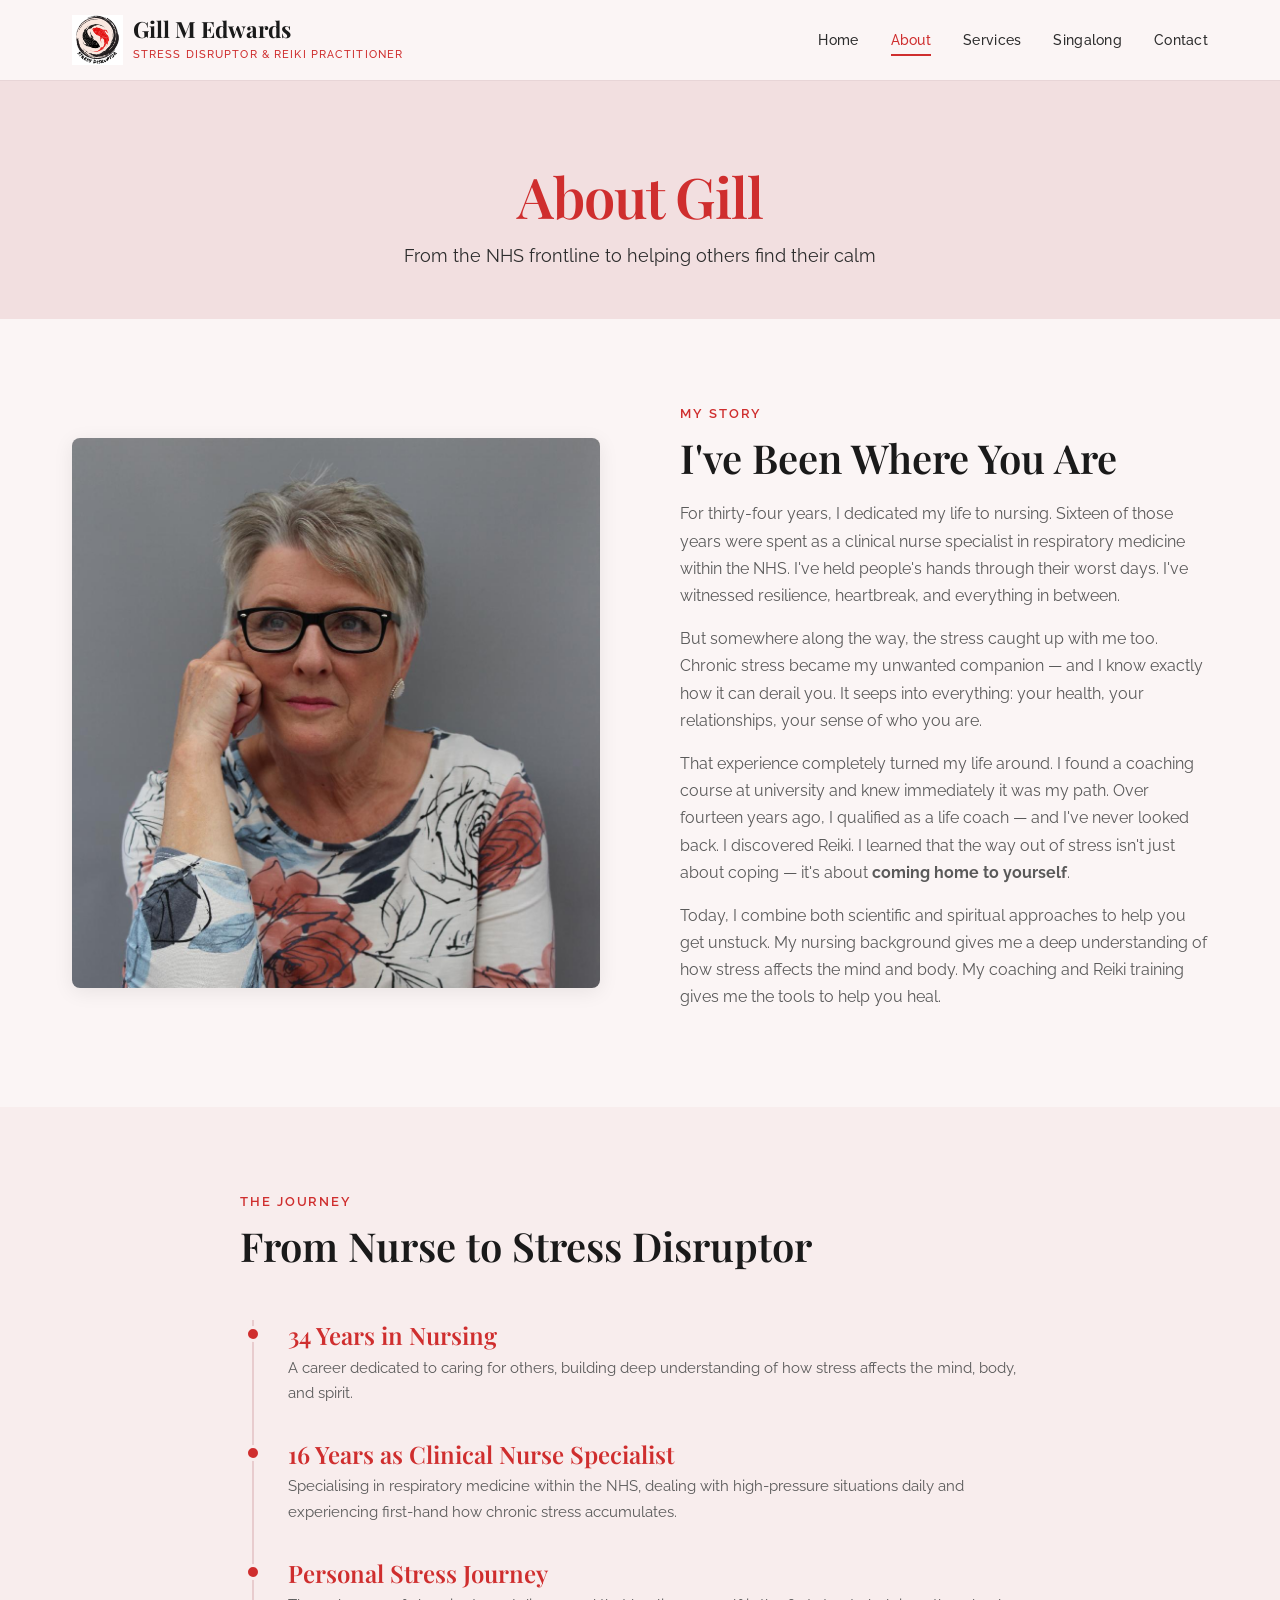
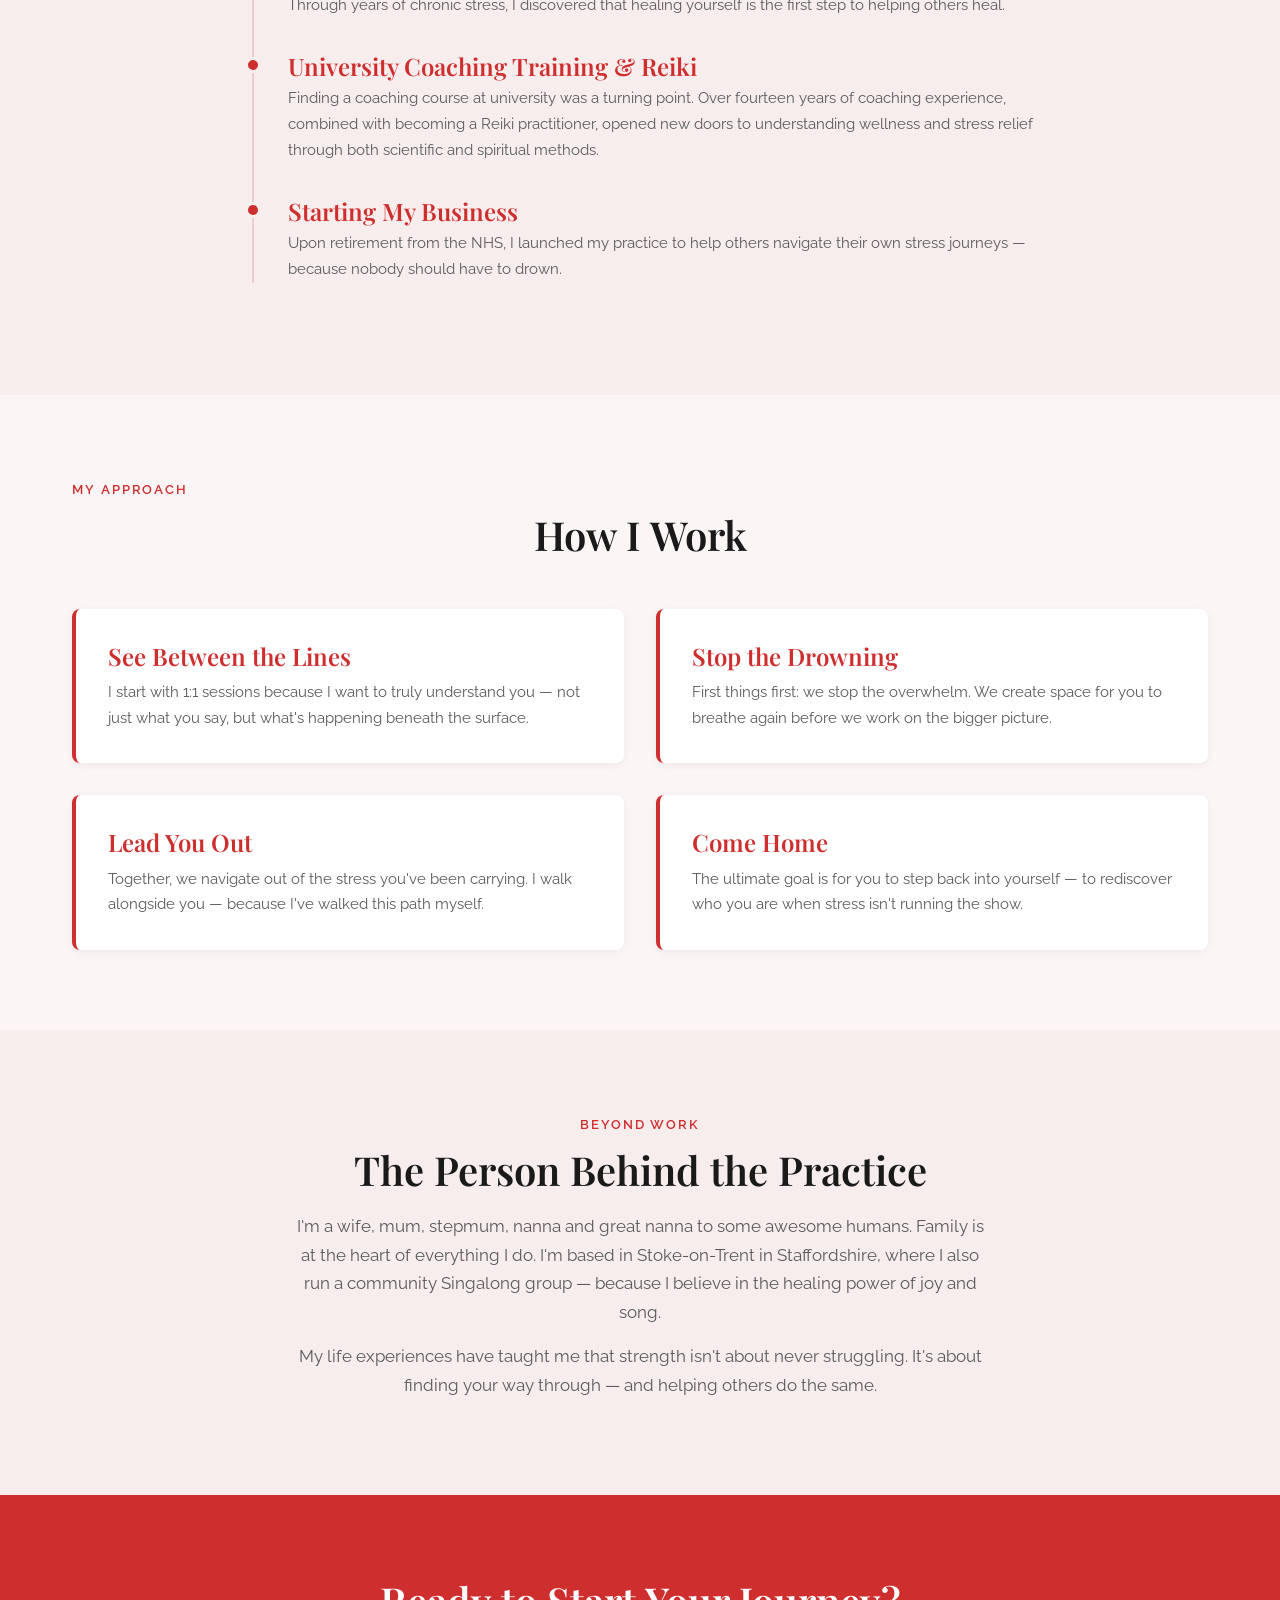
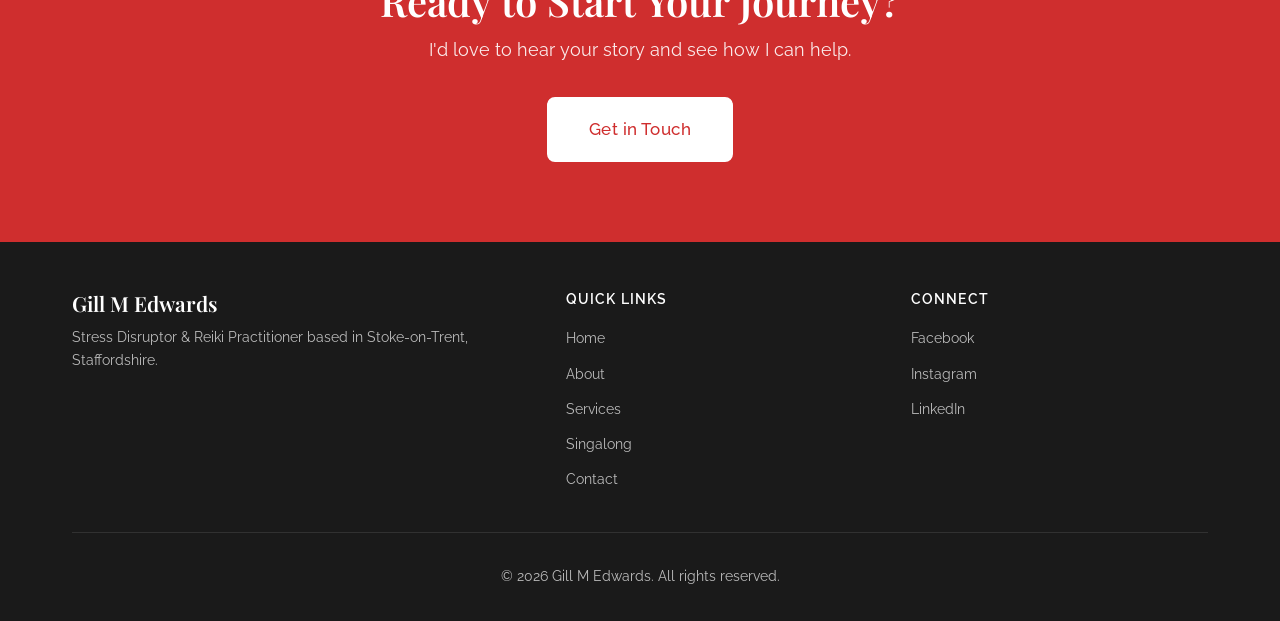
==== about.html @ 73ef25da "Add scroll-triggered animations across all pages and enhance sticky header Animations added througho" ====
<!DOCTYPE html>
<html lang="en">
<head>
    <meta charset="UTF-8">
    <meta name="viewport" content="width=device-width, initial-scale=1.0">
    <meta name="description" content="Learn about Gill M Edwards - her journey from NHS nursing to becoming a Stress Disruptor and Reiki Practitioner.">
    <title>About Gill | Gill M Edwards</title>
    <link rel="stylesheet" href="css/style.css">
    <link rel="preconnect" href="https://fonts.googleapis.com">
    <link rel="preconnect" href="https://fonts.gstatic.com" crossorigin>
    <link href="https://fonts.googleapis.com/css2?family=Playfair+Display:wght@400;600;700&family=Raleway:wght@300;400;500;600&display=swap" rel="stylesheet">
</head>
<body>
    <header class="site-header">
        <nav class="navbar">
            <div class="container">
                <a href="index.html" class="logo">
                    <img src="images/logo-koi.png" alt="Gill M Edwards logo" class="logo-img">
                    <div class="logo-text">
                        <span class="logo-name">Gill M Edwards</span>
                        <span class="logo-tagline">Stress Disruptor &amp; Reiki Practitioner</span>
                    </div>
                </a>
                <button class="nav-toggle" aria-label="Toggle navigation">
                    <span></span>
                    <span></span>
                    <span></span>
                </button>
                <ul class="nav-menu">
                    <li><a href="index.html">Home</a></li>
                    <li><a href="about.html" class="active">About</a></li>
                    <li><a href="services.html">Services</a></li>
                    <li><a href="singalong.html">Singalong</a></li>
                    <li><a href="contact.html">Contact</a></li>
                </ul>
            </div>
        </nav>
    </header>

    <main>
        <section class="page-hero">
            <div class="container">
                <h1>About Gill</h1>
                <p class="page-hero-subtitle">From the NHS frontline to helping others find their calm</p>
            </div>
        </section>

        <section class="about-story section">
            <div class="container">
                <div class="about-grid">
                    <div class="about-image fade-in-left">
                        <img src="images/portrait-gill.jpeg" alt="Portrait of Gill M Edwards" class="about-photo">
                    </div>
                    <div class="about-text fade-in-right">
                        <span class="section-label">My Story</span>
                        <h2>I've Been Where You Are</h2>
                        <p>For thirty-four years, I dedicated my life to nursing. Sixteen of those years were spent as a clinical nurse specialist in respiratory medicine within the NHS. I've held people's hands through their worst days. I've witnessed resilience, heartbreak, and everything in between.</p>
                        <p>But somewhere along the way, the stress caught up with me too. Chronic stress became my unwanted companion &mdash; and I know exactly how it can derail you. It seeps into everything: your health, your relationships, your sense of who you are.</p>
                        <p>That experience completely turned my life around. I found a coaching course at university and knew immediately it was my path. Over fourteen years ago, I qualified as a life coach &mdash; and I've never looked back. I discovered Reiki. I learned that the way out of stress isn't just about coping &mdash; it's about <strong>coming home to yourself</strong>.</p>
                        <p>Today, I combine both scientific and spiritual approaches to help you get unstuck. My nursing background gives me a deep understanding of how stress affects the mind and body. My coaching and Reiki training gives me the tools to help you heal.</p>
                    </div>
                </div>
            </div>
        </section>

        <section class="about-journey section section-alt">
            <div class="container">
                <div class="journey-content">
                    <span class="section-label">The Journey</span>
                    <h2>From Nurse to Stress Disruptor</h2>
                    <div class="timeline">
                        <div class="timeline-item fade-in-left" style="transition-delay: 0s;">
                            <div class="timeline-marker"></div>
                            <div class="timeline-content">
                                <h3>34 Years in Nursing</h3>
                                <p>A career dedicated to caring for others, building deep understanding of how stress affects the mind, body, and spirit.</p>
                            </div>
                        </div>
                        <div class="timeline-item fade-in-left" style="transition-delay: 0.1s;">
                            <div class="timeline-marker"></div>
                            <div class="timeline-content">
                                <h3>16 Years as Clinical Nurse Specialist</h3>
                                <p>Specialising in respiratory medicine within the NHS, dealing with high-pressure situations daily and experiencing first-hand how chronic stress accumulates.</p>
                            </div>
                        </div>
                        <div class="timeline-item fade-in-left" style="transition-delay: 0.2s;">
                            <div class="timeline-marker"></div>
                            <div class="timeline-content">
                                <h3>Personal Stress Journey</h3>
                                <p>Through years of chronic stress, I discovered that healing yourself is the first step to helping others heal.</p>
                            </div>
                        </div>
                        <div class="timeline-item fade-in-left" style="transition-delay: 0.3s;">
                            <div class="timeline-marker"></div>
                            <div class="timeline-content">
                                <h3>University Coaching Training &amp; Reiki</h3>
                                <p>Finding a coaching course at university was a turning point. Over fourteen years of coaching experience, combined with becoming a Reiki practitioner, opened new doors to understanding wellness and stress relief through both scientific and spiritual methods.</p>
                            </div>
                        </div>
                        <div class="timeline-item fade-in-left" style="transition-delay: 0.4s;">
                            <div class="timeline-marker"></div>
                            <div class="timeline-content">
                                <h3>Starting My Business</h3>
                                <p>Upon retirement from the NHS, I launched my practice to help others navigate their own stress journeys &mdash; because nobody should have to drown.</p>
                            </div>
                        </div>
                    </div>
                </div>
            </div>
        </section>

        <section class="about-approach section">
            <div class="container">
                <span class="section-label">My Approach</span>
                <h2 class="section-title">How I Work</h2>
                <div class="approach-grid">
                    <div class="approach-card fade-in" style="transition-delay: 0s;">
                        <h3>See Between the Lines</h3>
                        <p>I start with 1:1 sessions because I want to truly understand you &mdash; not just what you say, but what's happening beneath the surface.</p>
                    </div>
                    <div class="approach-card fade-in" style="transition-delay: 0.1s;">
                        <h3>Stop the Drowning</h3>
                        <p>First things first: we stop the overwhelm. We create space for you to breathe again before we work on the bigger picture.</p>
                    </div>
                    <div class="approach-card fade-in" style="transition-delay: 0.2s;">
                        <h3>Lead You Out</h3>
                        <p>Together, we navigate out of the stress you've been carrying. I walk alongside you &mdash; because I've walked this path myself.</p>
                    </div>
                    <div class="approach-card fade-in" style="transition-delay: 0.3s;">
                        <h3>Come Home</h3>
                        <p>The ultimate goal is for you to step back into yourself &mdash; to rediscover who you are when stress isn't running the show.</p>
                    </div>
                </div>
            </div>
        </section>

        <section class="about-personal section section-alt">
            <div class="container">
                <div class="personal-content fade-in">
                    <span class="section-label">Beyond Work</span>
                    <h2>The Person Behind the Practice</h2>
                    <p>I'm a wife, mum, stepmum, nanna and great nanna to some awesome humans. Family is at the heart of everything I do. I'm based in Stoke-on-Trent in Staffordshire, where I also run a community Singalong group &mdash; because I believe in the healing power of joy and song.</p>
                    <p>My life experiences have taught me that strength isn't about never struggling. It's about finding your way through &mdash; and helping others do the same.</p>
                </div>
            </div>
        </section>

        <section class="cta-section section">
            <div class="container">
                <h2>Ready to Start Your Journey?</h2>
                <p>I'd love to hear your story and see how I can help.</p>
                <a href="contact.html" class="btn btn-primary btn-large">Get in Touch</a>
            </div>
        </section>
    </main>

    <footer class="site-footer">
        <div class="container">
            <div class="footer-grid">
                <div class="footer-about">
                    <h3>Gill M Edwards</h3>
                    <p>Stress Disruptor &amp; Reiki Practitioner based in Stoke-on-Trent, Staffordshire.</p>
                </div>
                <div class="footer-links">
                    <h4>Quick Links</h4>
                    <ul>
                        <li><a href="index.html">Home</a></li>
                        <li><a href="about.html">About</a></li>
                        <li><a href="services.html">Services</a></li>
                        <li><a href="singalong.html">Singalong</a></li>
                        <li><a href="contact.html">Contact</a></li>
                    </ul>
                </div>
                <div class="footer-social">
                    <h4>Connect</h4>
                    <ul class="footer-social-links">
                        <li><a href="https://facebook.com/gillmedwards" target="_blank" rel="noopener noreferrer">Facebook</a></li>
                        <li><a href="https://instagram.com/iamgilledwards" target="_blank" rel="noopener noreferrer">Instagram</a></li>
                        <li><a href="https://linkedin.com/in/gill-m-edwardssuccess" target="_blank" rel="noopener noreferrer">LinkedIn</a></li>
                    </ul>
                </div>
            </div>
            <div class="footer-bottom">
                <p>&copy; 2026 Gill M Edwards. All rights reserved.</p>
            </div>
        </div>
    </footer>

    <script src="js/main.js"></script>
</body>
</html>
---- css/style.css ----
/* ===================================
   Gill M Edwards - Website Styles
   Stress Disruptor & Reiki Practitioner
   Brand colours from "Stress Less? Hell Yes!" book cover
   =================================== */

/* --- CSS Custom Properties (Brand Colours) --- */
:root {
    /* Brand reds - from the book cover */
    --color-primary: #CF2E2E;
    --color-primary-dark: #B82525;
    --color-primary-light: #E05555;
    /* Soft pink/blush - from the book cover background */
    --color-blush: #F2DFE0;
    --color-blush-light: #F8EDED;
    --color-blush-dark: #E8CCCE;
    /* Neutrals */
    --color-text: #2D2D2D;
    --color-text-light: #5A5A5A;
    --color-heading: #1A1A1A;
    --color-white: #ffffff;
    --color-off-white: #FBF5F5;
    --color-cream: #F8EDED;
    --color-border: #E8D5D7;
    /* Warm accent (softer complement) */
    --color-accent: #D4956A;
    /* Fonts - clean and impactful like the book */
    --font-heading: 'Playfair Display', Georgia, 'Times New Roman', serif;
    --font-body: 'Raleway', 'Segoe UI', Tahoma, sans-serif;
    /* Layout */
    --max-width: 1200px;
    --spacing-xs: 0.5rem;
    --spacing-sm: 1rem;
    --spacing-md: 2rem;
    --spacing-lg: 3rem;
    --spacing-xl: 5rem;
    --border-radius: 8px;
    --transition: 0.3s ease;
    --shadow-sm: 0 2px 8px rgba(0, 0, 0, 0.06);
    --shadow-md: 0 4px 20px rgba(0, 0, 0, 0.08);
    --shadow-lg: 0 8px 40px rgba(0, 0, 0, 0.1);
}

/* --- Reset & Base --- */
*,
*::before,
*::after {
    box-sizing: border-box;
    margin: 0;
    padding: 0;
}

html {
    scroll-behavior: smooth;
    font-size: 16px;
}

body {
    font-family: var(--font-body);
    font-weight: 400;
    line-height: 1.7;
    color: var(--color-text);
    background-color: var(--color-off-white);
    -webkit-font-smoothing: antialiased;
    -moz-osx-font-smoothing: grayscale;
}

img {
    max-width: 100%;
    height: auto;
    display: block;
}

a {
    color: var(--color-primary);
    text-decoration: none;
    transition: color var(--transition);
}

a:hover {
    color: var(--color-primary-dark);
}

ul {
    list-style: none;
}

/* --- Typography --- */
h1, h2, h3, h4, h5, h6 {
    font-family: var(--font-heading);
    color: var(--color-heading);
    line-height: 1.3;
    font-weight: 600;
}

h1 {
    font-size: clamp(2rem, 5vw, 3.5rem);
    letter-spacing: -0.02em;
}

h2 {
    font-size: clamp(1.5rem, 3.5vw, 2.5rem);
    margin-bottom: var(--spacing-sm);
}

h3 {
    font-size: clamp(1.2rem, 2.5vw, 1.5rem);
    margin-bottom: var(--spacing-xs);
}

h4 {
    font-size: 1.1rem;
    font-family: var(--font-body);
    font-weight: 600;
    margin-bottom: var(--spacing-xs);
}

p {
    margin-bottom: var(--spacing-sm);
}

em {
    font-style: italic;
    color: var(--color-primary);
}

/* --- Layout --- */
.container {
    max-width: var(--max-width);
    margin: 0 auto;
    padding: 0 var(--spacing-md);
}

.section {
    padding: var(--spacing-xl) 0;
}

.section-alt {
    background-color: var(--color-blush-light);
}

.section-label {
    display: inline-block;
    font-family: var(--font-body);
    font-size: 0.8rem;
    font-weight: 600;
    text-transform: uppercase;
    letter-spacing: 0.15em;
    color: var(--color-primary);
    margin-bottom: var(--spacing-xs);
}

.section-title {
    text-align: center;
    margin-bottom: var(--spacing-lg);
}

/* --- Buttons --- */
.btn {
    display: inline-block;
    padding: 0.85rem 2rem;
    font-family: var(--font-body);
    font-size: 0.95rem;
    font-weight: 500;
    letter-spacing: 0.03em;
    border-radius: var(--border-radius);
    border: 2px solid transparent;
    cursor: pointer;
    transition: all var(--transition);
    text-align: center;
}

.btn-primary {
    background-color: var(--color-primary);
    color: var(--color-white);
    border-color: var(--color-primary);
}

.btn-primary:hover {
    background-color: var(--color-primary-dark);
    border-color: var(--color-primary-dark);
    color: var(--color-white);
    transform: translateY(-2px);
    box-shadow: var(--shadow-md);
}

.btn-secondary {
    background-color: transparent;
    color: var(--color-white);
    border-color: var(--color-white);
}

.btn-secondary:hover {
    background-color: var(--color-white);
    color: var(--color-primary);
    transform: translateY(-2px);
}

.btn-outline {
    background-color: transparent;
    color: var(--color-primary);
    border-color: var(--color-primary);
}

.btn-outline:hover {
    background-color: var(--color-primary);
    color: var(--color-white);
    transform: translateY(-2px);
}

.btn-large {
    padding: 1rem 2.5rem;
    font-size: 1.05rem;
}

.btn-full {
    width: 100%;
}

/* --- Header & Navigation --- */
.site-header {
    position: fixed;
    top: 0;
    left: 0;
    right: 0;
    z-index: 1000;
    background-color: rgba(251, 245, 245, 0.95);
    backdrop-filter: blur(10px);
    -webkit-backdrop-filter: blur(10px);
    border-bottom: 1px solid var(--color-border);
    transition: all var(--transition);
}

.site-header.scrolled {
    box-shadow: 0 2px 20px rgba(0, 0, 0, 0.1);
    background-color: rgba(251, 245, 245, 0.98);
    border-bottom-color: transparent;
}

.navbar {
    padding: 0;
}

.navbar .container {
    display: flex;
    align-items: center;
    justify-content: space-between;
    height: 80px;
}

.logo {
    display: flex;
    flex-direction: row;
    align-items: center;
    gap: 10px;
    text-decoration: none;
}

.logo-img {
    height: 50px;
    width: auto;
    transition: height var(--transition);
}

.site-header.scrolled .logo-img {
    height: 40px;
}

.logo-text {
    display: flex;
    flex-direction: column;
    gap: 2px;
}

.logo-name {
    font-family: var(--font-heading);
    font-size: 1.4rem;
    font-weight: 700;
    color: var(--color-heading);
    line-height: 1.2;
}

.logo-tagline {
    font-size: 0.7rem;
    font-weight: 500;
    text-transform: uppercase;
    letter-spacing: 0.1em;
    color: var(--color-primary);
}

.nav-menu {
    display: flex;
    align-items: center;
    gap: var(--spacing-md);
}

.nav-menu a {
    font-size: 0.9rem;
    font-weight: 500;
    color: var(--color-text);
    letter-spacing: 0.02em;
    padding: 0.5rem 0;
    position: relative;
}

.nav-menu a::after {
    content: '';
    position: absolute;
    bottom: 0;
    left: 0;
    width: 0;
    height: 2px;
    background-color: var(--color-primary);
    transition: width var(--transition);
}

.nav-menu a:hover::after,
.nav-menu a.active::after {
    width: 100%;
}

.nav-menu a:hover,
.nav-menu a.active {
    color: var(--color-primary);
}

.nav-toggle {
    display: none;
    flex-direction: column;
    gap: 5px;
    background: none;
    border: none;
    cursor: pointer;
    padding: 5px;
}

.nav-toggle span {
    display: block;
    width: 25px;
    height: 2px;
    background-color: var(--color-heading);
    transition: all var(--transition);
}

/* --- Hero Section --- */
.hero {
    position: relative;
    min-height: 90vh;
    display: flex;
    align-items: center;
    background-color: var(--color-blush);
    margin-top: 80px;
    overflow: hidden;
}

.hero-overlay {
    position: absolute;
    inset: 0;
    background: radial-gradient(ellipse at 30% 50%, rgba(207, 46, 46, 0.05) 0%, transparent 70%);
}

.hero-content {
    position: relative;
    z-index: 1;
    text-align: center;
    max-width: 800px;
    margin: 0 auto;
    padding: var(--spacing-xl) var(--spacing-md);
    animation: heroEntrance 1s ease forwards;
}

@keyframes heroEntrance {
    from {
        opacity: 0;
        transform: translateY(30px);
    }
    to {
        opacity: 1;
        transform: translateY(0);
    }
}

.hero h1 {
    color: var(--color-primary);
    margin-bottom: var(--spacing-md);
    font-weight: 700;
}

.hero h1 em {
    color: var(--color-heading);
    font-style: italic;
}

.hero-subtitle {
    color: var(--color-text);
    font-size: clamp(1rem, 2vw, 1.2rem);
    max-width: 600px;
    margin: 0 auto var(--spacing-lg);
    line-height: 1.8;
}

.hero-cta {
    display: flex;
    gap: var(--spacing-sm);
    justify-content: center;
    flex-wrap: wrap;
}

/* --- Page Hero (inner pages) --- */
.page-hero {
    background-color: var(--color-blush);
    padding: var(--spacing-xl) 0 var(--spacing-lg);
    margin-top: 80px;
    text-align: center;
}

.page-hero h1 {
    color: var(--color-primary);
    margin-bottom: var(--spacing-xs);
}

.page-hero-subtitle {
    color: var(--color-text);
    font-size: 1.1rem;
    max-width: 500px;
    margin: 0 auto;
}

.page-hero-warm {
    background: linear-gradient(135deg, var(--color-primary) 0%, var(--color-primary-dark) 100%);
}

.page-hero-warm h1 {
    color: var(--color-white);
}

.page-hero-warm .page-hero-subtitle {
    color: rgba(255, 255, 255, 0.9);
}

/* --- Intro Section --- */
.intro-grid {
    display: grid;
    grid-template-columns: 1fr 1fr;
    gap: var(--spacing-xl);
    align-items: center;
}

.intro-text h2 {
    margin-bottom: var(--spacing-sm);
}

.intro-text p {
    color: var(--color-text-light);
    margin-bottom: var(--spacing-sm);
}

.intro-text .btn {
    margin-top: var(--spacing-sm);
}

/* --- Photo Styles --- */
.intro-photo,
.about-photo,
.service-photo {
    width: 100%;
    border-radius: var(--border-radius);
    object-fit: cover;
    object-position: top center;
    box-shadow: var(--shadow-md);
}

.intro-photo {
    max-height: 500px;
}

.about-photo {
    max-height: 550px;
}

.service-photo {
    max-height: 400px;
}

/* --- Image Placeholders --- */
.image-placeholder {
    background: linear-gradient(135deg, var(--color-blush-dark), var(--color-blush));
    border-radius: var(--border-radius);
    min-height: 350px;
    display: flex;
    align-items: center;
    justify-content: center;
    color: var(--color-primary-light);
    font-family: var(--font-heading);
    font-size: 1.2rem;
    font-style: italic;
    border: 1px solid var(--color-border);
}

.image-placeholder-warm {
    background: linear-gradient(135deg, var(--color-primary-light), var(--color-primary));
    color: rgba(255, 255, 255, 0.5);
    border: none;
}

.image-placeholder-large {
    min-height: 450px;
}

/* --- Services Preview --- */
.services-grid {
    display: grid;
    grid-template-columns: repeat(3, 1fr);
    gap: var(--spacing-md);
}

.service-card {
    background: var(--color-white);
    padding: var(--spacing-md);
    border-radius: var(--border-radius);
    box-shadow: var(--shadow-sm);
    transition: transform var(--transition), box-shadow var(--transition), border-top-color var(--transition);
    text-align: center;
    border-top: 3px solid transparent;
}

.service-card.fade-in {
    opacity: 0;
    transform: translateY(30px) scale(0.95);
    transition: opacity 0.6s ease, transform 0.6s ease, box-shadow 0.6s ease, border-top-color 0.6s ease;
}

.service-card.fade-in.visible {
    opacity: 1;
    transform: translateY(0) scale(1);
    border-top-color: var(--color-primary);
}

.service-card:hover {
    transform: translateY(-4px) scale(1);
    box-shadow: var(--shadow-md);
    border-top-color: var(--color-primary);
}

.service-icon {
    color: var(--color-primary);
    margin-bottom: var(--spacing-sm);
}

.service-card h3 {
    margin-bottom: var(--spacing-xs);
}

.service-card p {
    color: var(--color-text-light);
    font-size: 0.95rem;
}

.service-link {
    display: inline-block;
    margin-top: var(--spacing-sm);
    font-weight: 500;
    font-size: 0.9rem;
    color: var(--color-primary);
}

.service-link:hover {
    color: var(--color-primary-dark);
}

/* --- Quote Section --- */
.quote-section {
    text-align: center;
    padding: var(--spacing-xl) 0;
}

.featured-quote {
    max-width: 700px;
    margin: 0 auto;
}

.featured-quote p {
    font-family: var(--font-heading);
    font-size: clamp(1.2rem, 2.5vw, 1.6rem);
    font-style: italic;
    color: var(--color-heading);
    line-height: 1.6;
    margin-bottom: var(--spacing-sm);
}

.featured-quote cite {
    font-family: var(--font-body);
    font-size: 0.9rem;
    font-style: normal;
    color: var(--color-primary);
    font-weight: 500;
}

/* --- Book Section --- */
.book-section {
    padding: var(--spacing-xl) 0;
}

.book-grid {
    display: grid;
    grid-template-columns: 0.8fr 1.2fr;
    gap: var(--spacing-xl);
    align-items: center;
}

.book-cover {
    text-align: center;
}

.book-cover-image {
    max-width: 320px;
    margin: 0 auto;
    border-radius: var(--border-radius);
    box-shadow: var(--shadow-lg);
}

.book-cover-placeholder {
    max-width: 320px;
    margin: 0 auto;
    aspect-ratio: 2/3;
    border-radius: var(--border-radius);
    overflow: hidden;
    box-shadow: var(--shadow-lg);
    display: flex;
    flex-direction: column;
}

.book-cover-top {
    flex: 1;
    background-color: var(--color-blush);
    display: flex;
    flex-direction: column;
    align-items: center;
    justify-content: center;
    padding: var(--spacing-md);
}

.book-cover-top .book-author {
    font-family: var(--font-body);
    font-size: 0.75rem;
    font-weight: 600;
    text-transform: uppercase;
    letter-spacing: 0.2em;
    color: var(--color-heading);
    margin-bottom: var(--spacing-sm);
}

.book-cover-top .book-title-main {
    font-family: var(--font-heading);
    font-size: 2.2rem;
    font-weight: 700;
    color: var(--color-primary);
    line-height: 1.1;
    text-align: center;
}

.book-cover-divider {
    height: 2px;
    background-color: var(--color-white);
    position: relative;
}

.book-cover-bottom {
    flex: 1;
    background-color: var(--color-primary);
    display: flex;
    align-items: center;
    justify-content: center;
    padding: var(--spacing-md);
}

.book-cover-bottom .book-title-sub {
    font-family: var(--font-heading);
    font-size: 2.5rem;
    font-weight: 700;
    color: var(--color-white);
    line-height: 1.1;
    text-align: center;
}

.book-content h2 {
    margin-bottom: var(--spacing-sm);
}

.book-content p {
    color: var(--color-text-light);
}

.book-content .btn {
    margin-top: var(--spacing-sm);
}

/* --- Singalong Preview --- */
.singalong-grid {
    display: grid;
    grid-template-columns: 1fr 1fr;
    gap: var(--spacing-xl);
    align-items: center;
}

.singalong-content h2 {
    margin-bottom: var(--spacing-sm);
}

.singalong-content p {
    color: var(--color-text-light);
}

.singalong-content .btn {
    margin-top: var(--spacing-sm);
}

/* --- CTA Section --- */
.cta-section {
    text-align: center;
    background-color: var(--color-primary);
    padding: var(--spacing-xl) 0;
}

.cta-section h2 {
    color: var(--color-white);
    margin-bottom: var(--spacing-xs);
}

.cta-section p {
    color: rgba(255, 255, 255, 0.9);
    margin-bottom: var(--spacing-md);
    font-size: 1.1rem;
}

.cta-section .btn-primary {
    background-color: var(--color-white);
    color: var(--color-primary);
    border-color: var(--color-white);
}

.cta-section .btn-primary:hover {
    background-color: var(--color-blush);
    border-color: var(--color-blush);
    color: var(--color-primary-dark);
}

/* --- About Page --- */
.about-grid {
    display: grid;
    grid-template-columns: 1fr 1fr;
    gap: var(--spacing-xl);
    align-items: center;
}

.about-text h2 {
    margin-bottom: var(--spacing-sm);
}

.about-text p {
    color: var(--color-text-light);
}

/* --- Timeline --- */
.journey-content {
    max-width: 800px;
    margin: 0 auto;
}

.timeline {
    margin-top: var(--spacing-lg);
    position: relative;
    padding-left: var(--spacing-lg);
}

.timeline::before {
    content: '';
    position: absolute;
    left: 12px;
    top: 0;
    bottom: 0;
    width: 2px;
    background-color: var(--color-blush-dark);
}

.timeline-item {
    position: relative;
    margin-bottom: var(--spacing-md);
}

.timeline-marker {
    position: absolute;
    left: calc(-1 * var(--spacing-lg) + 5px);
    top: 6px;
    width: 16px;
    height: 16px;
    border-radius: 50%;
    background-color: var(--color-primary);
    border: 3px solid var(--color-blush-light);
}

.timeline-content h3 {
    color: var(--color-primary);
    margin-bottom: 4px;
}

.timeline-content p {
    color: var(--color-text-light);
    font-size: 0.95rem;
}

/* --- Approach Grid --- */
.approach-grid {
    display: grid;
    grid-template-columns: repeat(2, 1fr);
    gap: var(--spacing-md);
}

.approach-card {
    background: var(--color-white);
    padding: var(--spacing-md);
    border-radius: var(--border-radius);
    box-shadow: var(--shadow-sm);
    border-left: 4px solid var(--color-primary);
}

.approach-card h3 {
    color: var(--color-primary);
    margin-bottom: var(--spacing-xs);
}

.approach-card p {
    color: var(--color-text-light);
    font-size: 0.95rem;
    margin-bottom: 0;
}

/* --- Personal Section --- */
.personal-content {
    max-width: 700px;
    margin: 0 auto;
    text-align: center;
}

.personal-content p {
    color: var(--color-text-light);
    font-size: 1.05rem;
}

/* --- Services Detail --- */
.services-intro-content {
    max-width: 700px;
    margin: 0 auto;
    text-align: center;
}

.lead-text {
    font-size: 1.15rem;
    color: var(--color-text-light);
    line-height: 1.8;
}

.service-detail-grid {
    display: grid;
    grid-template-columns: 1fr 1fr;
    gap: var(--spacing-xl);
    align-items: center;
}

.service-detail-grid-reverse {
    direction: rtl;
}

.service-detail-grid-reverse > * {
    direction: ltr;
}

.service-list {
    margin: var(--spacing-sm) 0 var(--spacing-md);
    padding-left: var(--spacing-sm);
}

.service-list li {
    position: relative;
    padding-left: var(--spacing-md);
    margin-bottom: var(--spacing-xs);
    color: var(--color-text-light);
    font-size: 0.95rem;
}

.service-list li::before {
    content: '';
    position: absolute;
    left: 0;
    top: 10px;
    width: 8px;
    height: 8px;
    border-radius: 50%;
    background-color: var(--color-primary);
}

.service-detail-content .btn {
    margin-top: var(--spacing-sm);
}

/* --- Singalong Page --- */
.singalong-about-grid {
    display: grid;
    grid-template-columns: 1fr 1fr;
    gap: var(--spacing-xl);
    align-items: center;
}

.singalong-about-content p {
    color: var(--color-text-light);
}

.details-grid {
    display: grid;
    grid-template-columns: repeat(2, 1fr);
    gap: var(--spacing-md);
}

.detail-card {
    background: var(--color-white);
    padding: var(--spacing-md);
    border-radius: var(--border-radius);
    box-shadow: var(--shadow-sm);
    text-align: center;
    border-top: 3px solid var(--color-primary);
}

.detail-card h3 {
    color: var(--color-primary);
    margin-bottom: var(--spacing-xs);
}

.detail-card p {
    color: var(--color-text-light);
    font-size: 0.95rem;
    margin-bottom: 0;
}

/* --- Info Box --- */
.info-box {
    background: var(--color-white);
    border-radius: var(--border-radius);
    padding: var(--spacing-lg);
    box-shadow: var(--shadow-md);
    text-align: center;
    max-width: 700px;
    margin: 0 auto;
}

.info-box h2 {
    margin-bottom: var(--spacing-md);
}

.info-details {
    display: grid;
    grid-template-columns: repeat(3, 1fr);
    gap: var(--spacing-md);
    margin-bottom: var(--spacing-md);
}

.info-item h4 {
    color: var(--color-primary);
    margin-bottom: 4px;
}

.info-item p {
    color: var(--color-text-light);
    font-size: 0.95rem;
    margin-bottom: 0;
}

.info-note {
    color: var(--color-text-light);
    font-size: 0.9rem;
    font-style: italic;
    margin-bottom: var(--spacing-md);
}

.info-cta {
    margin-top: var(--spacing-sm);
}

/* --- Contact Page --- */
.contact-grid {
    display: grid;
    grid-template-columns: 1.2fr 0.8fr;
    gap: var(--spacing-xl);
    align-items: start;
}

.contact-form-wrapper h2 {
    margin-bottom: var(--spacing-xs);
}

.contact-form-wrapper > p {
    color: var(--color-text-light);
    margin-bottom: var(--spacing-md);
}

.contact-form {
    display: flex;
    flex-direction: column;
    gap: var(--spacing-sm);
}

.form-group {
    display: flex;
    flex-direction: column;
    gap: 4px;
}

.form-group label {
    font-size: 0.9rem;
    font-weight: 500;
    color: var(--color-heading);
}

.required {
    color: var(--color-primary);
}

.form-group input,
.form-group select,
.form-group textarea {
    font-family: var(--font-body);
    font-size: 0.95rem;
    padding: 0.75rem 1rem;
    border: 1px solid var(--color-border);
    border-radius: var(--border-radius);
    background-color: var(--color-white);
    color: var(--color-text);
    transition: border-color var(--transition), box-shadow var(--transition);
}

.form-group input:focus,
.form-group select:focus,
.form-group textarea:focus {
    outline: none;
    border-color: var(--color-primary);
    box-shadow: 0 0 0 3px rgba(207, 46, 46, 0.12);
}

.form-group textarea {
    resize: vertical;
    min-height: 120px;
}

.contact-form .btn {
    margin-top: var(--spacing-xs);
}

/* --- Contact Info --- */
.contact-info {
    display: flex;
    flex-direction: column;
    gap: var(--spacing-md);
}

.contact-info-card {
    background: var(--color-white);
    padding: var(--spacing-md);
    border-radius: var(--border-radius);
    box-shadow: var(--shadow-sm);
}

.contact-info-card h3 {
    margin-bottom: var(--spacing-sm);
    font-size: 1.2rem;
}

.contact-method {
    margin-bottom: var(--spacing-sm);
}

.contact-method:last-child {
    margin-bottom: 0;
}

.contact-method h4 {
    font-size: 0.85rem;
    text-transform: uppercase;
    letter-spacing: 0.08em;
    color: var(--color-primary);
    margin-bottom: 2px;
}

.contact-method p {
    margin-bottom: 0;
    font-size: 0.95rem;
}

.contact-social {
    display: flex;
    flex-direction: column;
    gap: var(--spacing-xs);
}

.contact-social a {
    display: flex;
    align-items: center;
    gap: var(--spacing-xs);
    color: var(--color-text);
    font-weight: 500;
    font-size: 0.95rem;
    padding: 0.5rem 0;
    transition: color var(--transition);
}

.contact-social a:hover {
    color: var(--color-primary);
}

.social-icon {
    display: flex;
    align-items: center;
    justify-content: center;
    width: 36px;
    height: 36px;
    border-radius: 50%;
    background-color: var(--color-blush);
    transition: background-color var(--transition);
}

.contact-social a:hover .social-icon {
    background-color: var(--color-primary);
    color: var(--color-white);
}

.contact-info-highlight {
    background: var(--color-primary);
    color: var(--color-white);
}

.contact-info-highlight h3 {
    color: var(--color-white);
}

.contact-info-highlight p {
    color: rgba(255, 255, 255, 0.9);
    margin-bottom: 0;
}

/* --- Footer --- */
.site-footer {
    background-color: var(--color-heading);
    color: rgba(255, 255, 255, 0.7);
    padding: var(--spacing-lg) 0 var(--spacing-md);
}

.footer-grid {
    display: grid;
    grid-template-columns: 1.5fr 1fr 1fr;
    gap: var(--spacing-lg);
    margin-bottom: var(--spacing-md);
}

.footer-about h3 {
    color: var(--color-white);
    font-size: 1.3rem;
    margin-bottom: var(--spacing-xs);
}

.footer-about p {
    font-size: 0.9rem;
    line-height: 1.6;
}

.site-footer h4 {
    color: var(--color-white);
    font-family: var(--font-body);
    font-size: 0.9rem;
    font-weight: 600;
    text-transform: uppercase;
    letter-spacing: 0.08em;
    margin-bottom: var(--spacing-sm);
}

.footer-links ul li {
    margin-bottom: var(--spacing-xs);
}

.footer-links a,
.footer-social-links a {
    color: rgba(255, 255, 255, 0.7);
    font-size: 0.9rem;
    transition: color var(--transition);
}

.footer-links a:hover,
.footer-social-links a:hover {
    color: var(--color-blush);
}

.footer-social-links li {
    margin-bottom: var(--spacing-xs);
}

.footer-bottom {
    border-top: 1px solid rgba(255, 255, 255, 0.1);
    padding-top: var(--spacing-md);
    text-align: center;
}

.footer-bottom p {
    font-size: 0.85rem;
    margin-bottom: 0;
}

/* --- Form Success Message --- */
.form-success {
    background-color: var(--color-primary);
    color: var(--color-white);
    padding: var(--spacing-md);
    border-radius: var(--border-radius);
    text-align: center;
    display: none;
}

.form-success.visible {
    display: block;
}

.form-success h3 {
    color: var(--color-white);
    margin-bottom: var(--spacing-xs);
}

.form-success p {
    margin-bottom: 0;
}

/* --- Mobile Responsive --- */
@media (max-width: 1024px) {
    .services-grid {
        grid-template-columns: repeat(2, 1fr);
    }

    .info-details {
        grid-template-columns: 1fr;
        gap: var(--spacing-sm);
    }

    .book-grid {
        grid-template-columns: 1fr;
        text-align: center;
    }
}

@media (max-width: 768px) {
    .nav-toggle {
        display: flex;
    }

    .nav-menu {
        position: fixed;
        top: 80px;
        right: -100%;
        width: 280px;
        height: calc(100vh - 80px);
        flex-direction: column;
        background-color: var(--color-off-white);
        padding: var(--spacing-md);
        gap: 0;
        box-shadow: var(--shadow-lg);
        transition: right var(--transition);
        overflow-y: auto;
    }

    .nav-menu.active {
        right: 0;
    }

    .nav-menu a {
        display: block;
        padding: 0.75rem 0;
        border-bottom: 1px solid var(--color-border);
    }

    .hero {
        min-height: 70vh;
    }

    .intro-grid,
    .about-grid,
    .singalong-grid,
    .singalong-about-grid,
    .service-detail-grid,
    .service-detail-grid-reverse,
    .book-grid {
        grid-template-columns: 1fr;
        gap: var(--spacing-md);
        direction: ltr;
    }

    .services-grid {
        grid-template-columns: 1fr;
    }

    .approach-grid,
    .details-grid {
        grid-template-columns: 1fr;
    }

    .contact-grid {
        grid-template-columns: 1fr;
    }

    .footer-grid {
        grid-template-columns: 1fr;
        gap: var(--spacing-md);
    }

    .image-placeholder {
        min-height: 250px;
    }

    .image-placeholder-large {
        min-height: 300px;
    }

    .book-cover-placeholder {
        max-width: 260px;
    }
}

@media (max-width: 480px) {
    .container {
        padding: 0 var(--spacing-sm);
    }

    .section {
        padding: var(--spacing-lg) 0;
    }

    .hero-cta {
        flex-direction: column;
        align-items: center;
    }

    .hero-cta .btn {
        width: 100%;
        max-width: 280px;
    }

    .page-hero {
        padding: var(--spacing-lg) 0 var(--spacing-md);
    }
}

/* --- Nav Toggle Animation --- */
.nav-toggle.active span:nth-child(1) {
    transform: rotate(45deg) translate(5px, 5px);
}

.nav-toggle.active span:nth-child(2) {
    opacity: 0;
}

.nav-toggle.active span:nth-child(3) {
    transform: rotate(-45deg) translate(5px, -5px);
}

/* --- Animations --- */
@keyframes fadeInUp {
    from {
        opacity: 0;
        transform: translateY(20px);
    }
    to {
        opacity: 1;
        transform: translateY(0);
    }
}

.fade-in {
    opacity: 0;
    transform: translateY(20px);
    transition: opacity 0.6s ease, transform 0.6s ease;
}

.fade-in.visible {
    opacity: 1;
    transform: translateY(0);
}

.fade-in-left {
    opacity: 0;
    transform: translateX(-40px);
    transition: opacity 0.7s ease, transform 0.7s ease;
}

.fade-in-left.visible {
    opacity: 1;
    transform: translateX(0);
}

.fade-in-right {
    opacity: 0;
    transform: translateX(40px);
    transition: opacity 0.7s ease, transform 0.7s ease;
}

.fade-in-right.visible {
    opacity: 1;
    transform: translateX(0);
}

.scale-in {
    opacity: 0;
    transform: scale(0.9);
    transition: opacity 0.6s ease, transform 0.6s ease;
}

.scale-in.visible {
    opacity: 1;
    transform: scale(1);
}
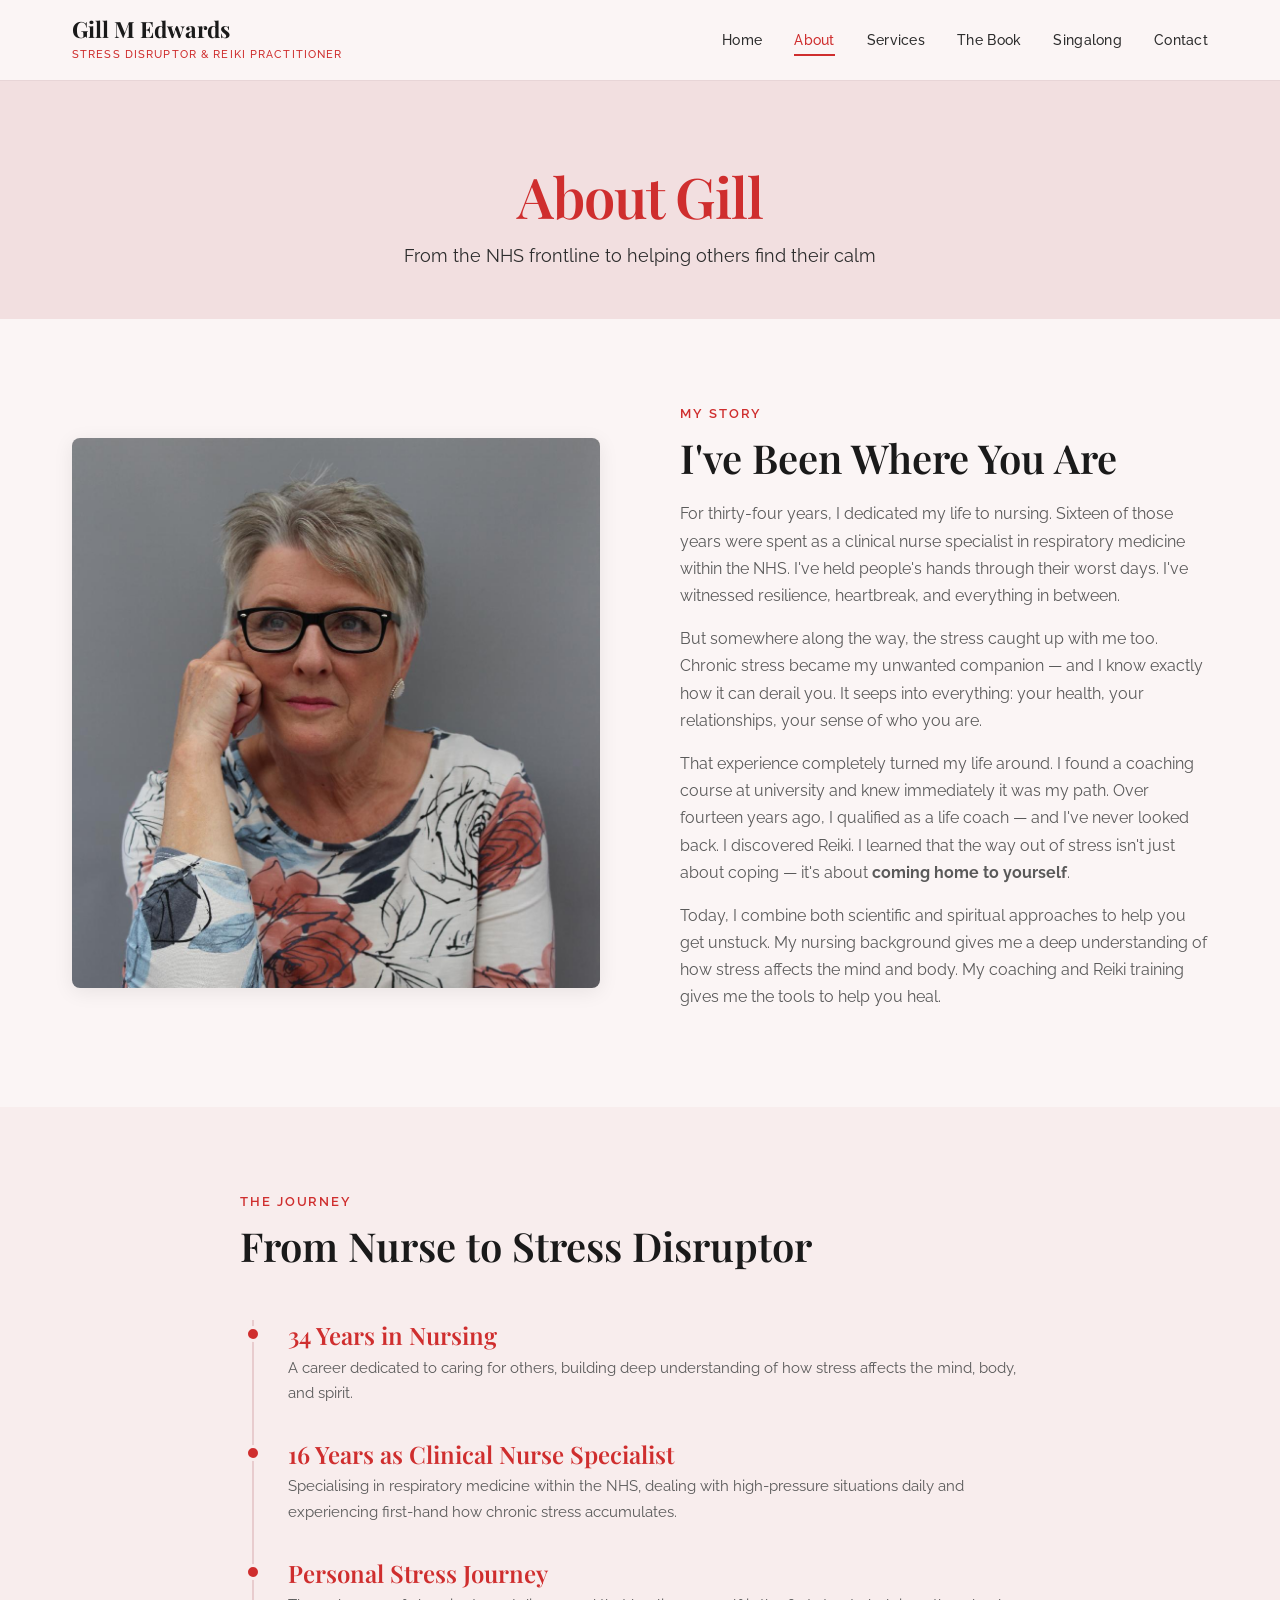
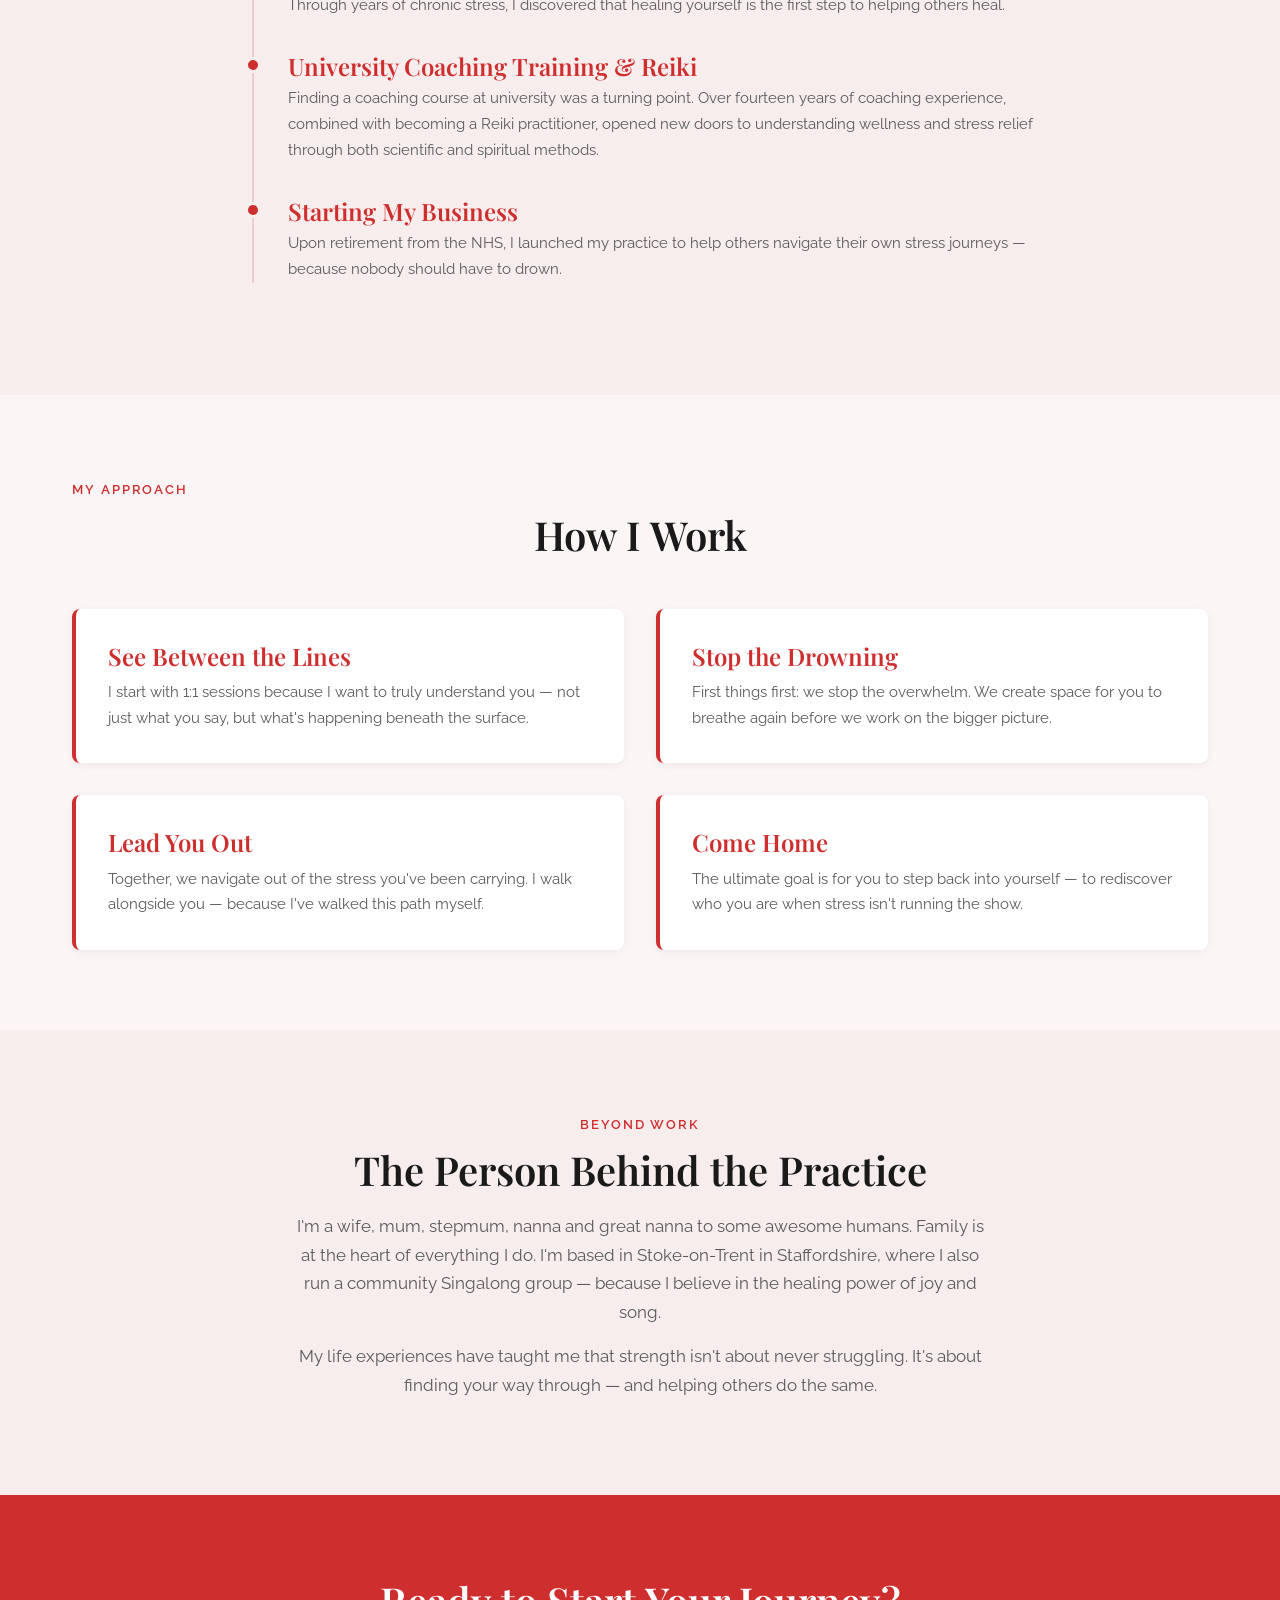
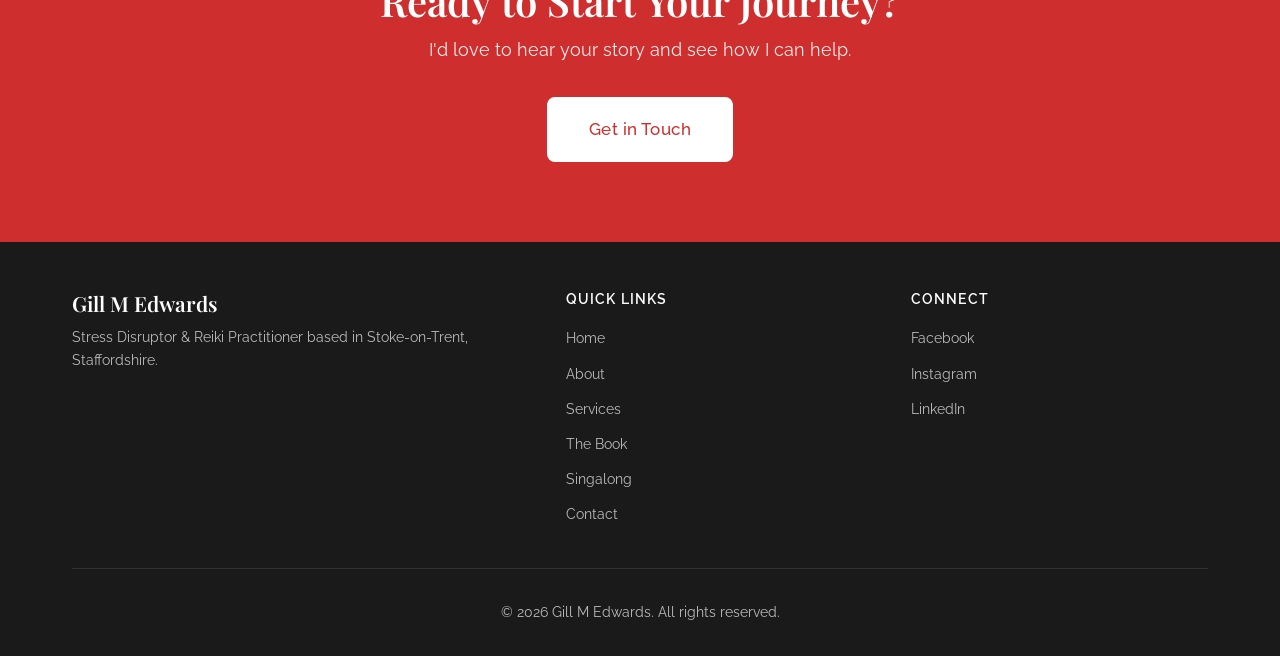
==== commit 71ca3f5b: "Add dedicated book page for Stress Less? Hell Yes! - Create book.html with book intro, chapter guide" ====
--- a/about.html
+++ b/about.html
@@ -15,11 +15,8 @@
         <nav class="navbar">
             <div class="container">
                 <a href="index.html" class="logo">
-                    <img src="images/logo-koi.png" alt="Gill M Edwards logo" class="logo-img">
-                    <div class="logo-text">
-                        <span class="logo-name">Gill M Edwards</span>
-                        <span class="logo-tagline">Stress Disruptor &amp; Reiki Practitioner</span>
-                    </div>
+                    <span class="logo-name">Gill M Edwards</span>
+                    <span class="logo-tagline">Stress Disruptor &amp; Reiki Practitioner</span>
                 </a>
                 <button class="nav-toggle" aria-label="Toggle navigation">
                     <span></span>
@@ -30,6 +27,7 @@
                     <li><a href="index.html">Home</a></li>
                     <li><a href="about.html" class="active">About</a></li>
                     <li><a href="services.html">Services</a></li>
+                    <li><a href="book.html">The Book</a></li>
                     <li><a href="singalong.html">Singalong</a></li>
                     <li><a href="contact.html">Contact</a></li>
                 </ul>
@@ -48,10 +46,10 @@
         <section class="about-story section">
             <div class="container">
                 <div class="about-grid">
-                    <div class="about-image fade-in-left">
+                    <div class="about-image">
                         <img src="images/portrait-gill.jpeg" alt="Portrait of Gill M Edwards" class="about-photo">
                     </div>
-                    <div class="about-text fade-in-right">
+                    <div class="about-text">
                         <span class="section-label">My Story</span>
                         <h2>I've Been Where You Are</h2>
                         <p>For thirty-four years, I dedicated my life to nursing. Sixteen of those years were spent as a clinical nurse specialist in respiratory medicine within the NHS. I've held people's hands through their worst days. I've witnessed resilience, heartbreak, and everything in between.</p>
@@ -69,35 +67,35 @@
                     <span class="section-label">The Journey</span>
                     <h2>From Nurse to Stress Disruptor</h2>
                     <div class="timeline">
-                        <div class="timeline-item fade-in-left" style="transition-delay: 0s;">
+                        <div class="timeline-item">
                             <div class="timeline-marker"></div>
                             <div class="timeline-content">
                                 <h3>34 Years in Nursing</h3>
                                 <p>A career dedicated to caring for others, building deep understanding of how stress affects the mind, body, and spirit.</p>
                             </div>
                         </div>
-                        <div class="timeline-item fade-in-left" style="transition-delay: 0.1s;">
+                        <div class="timeline-item">
                             <div class="timeline-marker"></div>
                             <div class="timeline-content">
                                 <h3>16 Years as Clinical Nurse Specialist</h3>
                                 <p>Specialising in respiratory medicine within the NHS, dealing with high-pressure situations daily and experiencing first-hand how chronic stress accumulates.</p>
                             </div>
                         </div>
-                        <div class="timeline-item fade-in-left" style="transition-delay: 0.2s;">
+                        <div class="timeline-item">
                             <div class="timeline-marker"></div>
                             <div class="timeline-content">
                                 <h3>Personal Stress Journey</h3>
                                 <p>Through years of chronic stress, I discovered that healing yourself is the first step to helping others heal.</p>
                             </div>
                         </div>
-                        <div class="timeline-item fade-in-left" style="transition-delay: 0.3s;">
+                        <div class="timeline-item">
                             <div class="timeline-marker"></div>
                             <div class="timeline-content">
                                 <h3>University Coaching Training &amp; Reiki</h3>
                                 <p>Finding a coaching course at university was a turning point. Over fourteen years of coaching experience, combined with becoming a Reiki practitioner, opened new doors to understanding wellness and stress relief through both scientific and spiritual methods.</p>
                             </div>
                         </div>
-                        <div class="timeline-item fade-in-left" style="transition-delay: 0.4s;">
+                        <div class="timeline-item">
                             <div class="timeline-marker"></div>
                             <div class="timeline-content">
                                 <h3>Starting My Business</h3>
@@ -114,19 +112,19 @@
                 <span class="section-label">My Approach</span>
                 <h2 class="section-title">How I Work</h2>
                 <div class="approach-grid">
-                    <div class="approach-card fade-in" style="transition-delay: 0s;">
+                    <div class="approach-card">
                         <h3>See Between the Lines</h3>
                         <p>I start with 1:1 sessions because I want to truly understand you &mdash; not just what you say, but what's happening beneath the surface.</p>
                     </div>
-                    <div class="approach-card fade-in" style="transition-delay: 0.1s;">
+                    <div class="approach-card">
                         <h3>Stop the Drowning</h3>
                         <p>First things first: we stop the overwhelm. We create space for you to breathe again before we work on the bigger picture.</p>
                     </div>
-                    <div class="approach-card fade-in" style="transition-delay: 0.2s;">
+                    <div class="approach-card">
                         <h3>Lead You Out</h3>
                         <p>Together, we navigate out of the stress you've been carrying. I walk alongside you &mdash; because I've walked this path myself.</p>
                     </div>
-                    <div class="approach-card fade-in" style="transition-delay: 0.3s;">
+                    <div class="approach-card">
                         <h3>Come Home</h3>
                         <p>The ultimate goal is for you to step back into yourself &mdash; to rediscover who you are when stress isn't running the show.</p>
                     </div>
@@ -136,7 +134,7 @@
 
         <section class="about-personal section section-alt">
             <div class="container">
-                <div class="personal-content fade-in">
+                <div class="personal-content">
                     <span class="section-label">Beyond Work</span>
                     <h2>The Person Behind the Practice</h2>
                     <p>I'm a wife, mum, stepmum, nanna and great nanna to some awesome humans. Family is at the heart of everything I do. I'm based in Stoke-on-Trent in Staffordshire, where I also run a community Singalong group &mdash; because I believe in the healing power of joy and song.</p>
@@ -167,6 +165,7 @@
                         <li><a href="index.html">Home</a></li>
                         <li><a href="about.html">About</a></li>
                         <li><a href="services.html">Services</a></li>
+                        <li><a href="book.html">The Book</a></li>
                         <li><a href="singalong.html">Singalong</a></li>
                         <li><a href="contact.html">Contact</a></li>
                     </ul>
--- a/css/style.css
+++ b/css/style.css
@@ -232,9 +232,7 @@
 }
 
 .site-header.scrolled {
-    box-shadow: 0 2px 20px rgba(0, 0, 0, 0.1);
-    background-color: rgba(251, 245, 245, 0.98);
-    border-bottom-color: transparent;
+    box-shadow: var(--shadow-sm);
 }
 
 .navbar {
@@ -250,26 +248,9 @@
 
 .logo {
     display: flex;
-    flex-direction: row;
-    align-items: center;
-    gap: 10px;
-    text-decoration: none;
-}
-
-.logo-img {
-    height: 50px;
-    width: auto;
-    transition: height var(--transition);
-}
-
-.site-header.scrolled .logo-img {
-    height: 40px;
-}
-
-.logo-text {
-    display: flex;
     flex-direction: column;
     gap: 2px;
+    text-decoration: none;
 }
 
 .logo-name {
@@ -366,18 +347,6 @@
     max-width: 800px;
     margin: 0 auto;
     padding: var(--spacing-xl) var(--spacing-md);
-    animation: heroEntrance 1s ease forwards;
-}
-
-@keyframes heroEntrance {
-    from {
-        opacity: 0;
-        transform: translateY(30px);
-    }
-    to {
-        opacity: 1;
-        transform: translateY(0);
-    }
 }
 
 .hero h1 {
@@ -519,25 +488,13 @@
     padding: var(--spacing-md);
     border-radius: var(--border-radius);
     box-shadow: var(--shadow-sm);
-    transition: transform var(--transition), box-shadow var(--transition), border-top-color var(--transition);
+    transition: all var(--transition);
     text-align: center;
     border-top: 3px solid transparent;
 }
 
-.service-card.fade-in {
-    opacity: 0;
-    transform: translateY(30px) scale(0.95);
-    transition: opacity 0.6s ease, transform 0.6s ease, box-shadow 0.6s ease, border-top-color 0.6s ease;
-}
-
-.service-card.fade-in.visible {
-    opacity: 1;
-    transform: translateY(0) scale(1);
-    border-top-color: var(--color-primary);
-}
-
 .service-card:hover {
-    transform: translateY(-4px) scale(1);
+    transform: translateY(-4px);
     box-shadow: var(--shadow-md);
     border-top-color: var(--color-primary);
 }
@@ -693,6 +650,180 @@
 
 .book-content .btn {
     margin-top: var(--spacing-sm);
+}
+
+/* --- Book Page Styles --- */
+.book-buy-badges {
+    margin-top: var(--spacing-sm);
+    text-align: center;
+}
+
+.book-badge {
+    display: inline-block;
+    background-color: var(--color-blush);
+    color: var(--color-primary);
+    font-size: 0.85rem;
+    font-weight: 600;
+    padding: 0.4rem 1rem;
+    border-radius: 20px;
+}
+
+.book-cta-group {
+    display: flex;
+    align-items: center;
+    gap: var(--spacing-sm);
+    margin-top: var(--spacing-md);
+    flex-wrap: wrap;
+}
+
+.book-price-note {
+    font-size: 0.9rem;
+    color: var(--color-text-light);
+    font-weight: 500;
+}
+
+.book-discover-grid {
+    display: grid;
+    grid-template-columns: repeat(2, 1fr);
+    gap: var(--spacing-md);
+    margin-top: var(--spacing-lg);
+}
+
+.book-discover-card {
+    background: var(--color-white);
+    padding: var(--spacing-md);
+    border-radius: var(--border-radius);
+    box-shadow: var(--shadow-sm);
+    transition: box-shadow var(--transition);
+}
+
+.book-discover-card:hover {
+    box-shadow: var(--shadow-md);
+}
+
+.book-discover-icon {
+    color: var(--color-primary);
+    margin-bottom: var(--spacing-sm);
+}
+
+.book-discover-card h3 {
+    font-family: var(--font-heading);
+    margin-bottom: 0.5rem;
+    font-size: 1.15rem;
+}
+
+.book-discover-card p {
+    color: var(--color-text-light);
+    font-size: 0.95rem;
+    line-height: 1.7;
+}
+
+.section-subtitle {
+    max-width: 650px;
+    margin: 0 auto var(--spacing-lg);
+    color: var(--color-text-light);
+    text-align: center;
+    font-size: 1.05rem;
+    line-height: 1.7;
+}
+
+.book-chapters-list {
+    max-width: 700px;
+    margin: 0 auto;
+}
+
+.book-chapter-item {
+    display: flex;
+    align-items: flex-start;
+    gap: var(--spacing-sm);
+    padding: var(--spacing-sm) 0;
+    border-bottom: 1px solid var(--color-border);
+}
+
+.book-chapter-item:last-child {
+    border-bottom: none;
+}
+
+.chapter-number {
+    font-family: var(--font-heading);
+    font-size: 1.4rem;
+    font-weight: 700;
+    color: var(--color-primary);
+    min-width: 45px;
+    line-height: 1.3;
+}
+
+.book-chapter-item h3 {
+    font-family: var(--font-heading);
+    font-size: 1.1rem;
+    margin-bottom: 0.25rem;
+}
+
+.book-chapter-item p {
+    color: var(--color-text-light);
+    font-size: 0.9rem;
+    line-height: 1.6;
+}
+
+.about-author-grid {
+    display: grid;
+    grid-template-columns: 0.8fr 1.2fr;
+    gap: var(--spacing-xl);
+    align-items: center;
+}
+
+.about-author-image .about-photo {
+    max-height: 450px;
+}
+
+.about-author-text h2 {
+    margin-bottom: var(--spacing-sm);
+}
+
+.about-author-text p {
+    color: var(--color-text-light);
+}
+
+.about-author-text .btn {
+    margin-top: var(--spacing-sm);
+}
+
+.book-cta-section {
+    background: linear-gradient(135deg, var(--color-primary) 0%, var(--color-primary-dark) 100%);
+    color: var(--color-white);
+    text-align: center;
+}
+
+.book-cta-section h2 {
+    color: var(--color-white);
+    margin-bottom: var(--spacing-sm);
+}
+
+.book-cta-section p {
+    color: rgba(255, 255, 255, 0.9);
+    font-size: 1.1rem;
+}
+
+.book-cta-buttons {
+    margin: var(--spacing-md) 0 var(--spacing-sm);
+}
+
+.book-cta-section .btn-primary {
+    background-color: var(--color-white);
+    color: var(--color-primary);
+    font-size: 1.1rem;
+    padding: 1rem 2.5rem;
+}
+
+.book-cta-section .btn-primary:hover {
+    background-color: var(--color-off-white);
+    color: var(--color-primary-dark);
+}
+
+.book-cta-sub {
+    font-size: 0.9rem !important;
+    color: rgba(255, 255, 255, 0.7) !important;
+    margin-top: var(--spacing-xs);
 }
 
 /* --- Singalong Preview --- */
@@ -1326,6 +1457,20 @@
     .book-cover-placeholder {
         max-width: 260px;
     }
+
+    .book-discover-grid {
+        grid-template-columns: 1fr;
+    }
+
+    .about-author-grid {
+        grid-template-columns: 1fr;
+        text-align: center;
+    }
+
+    .book-cta-group {
+        flex-direction: column;
+        align-items: flex-start;
+    }
 }
 
 @media (max-width: 480px) {
@@ -1387,36 +1532,3 @@
     opacity: 1;
     transform: translateY(0);
 }
-
-.fade-in-left {
-    opacity: 0;
-    transform: translateX(-40px);
-    transition: opacity 0.7s ease, transform 0.7s ease;
-}
-
-.fade-in-left.visible {
-    opacity: 1;
-    transform: translateX(0);
-}
-
-.fade-in-right {
-    opacity: 0;
-    transform: translateX(40px);
-    transition: opacity 0.7s ease, transform 0.7s ease;
-}
-
-.fade-in-right.visible {
-    opacity: 1;
-    transform: translateX(0);
-}
-
-.scale-in {
-    opacity: 0;
-    transform: scale(0.9);
-    transition: opacity 0.6s ease, transform 0.6s ease;
-}
-
-.scale-in.visible {
-    opacity: 1;
-    transform: scale(1);
-}
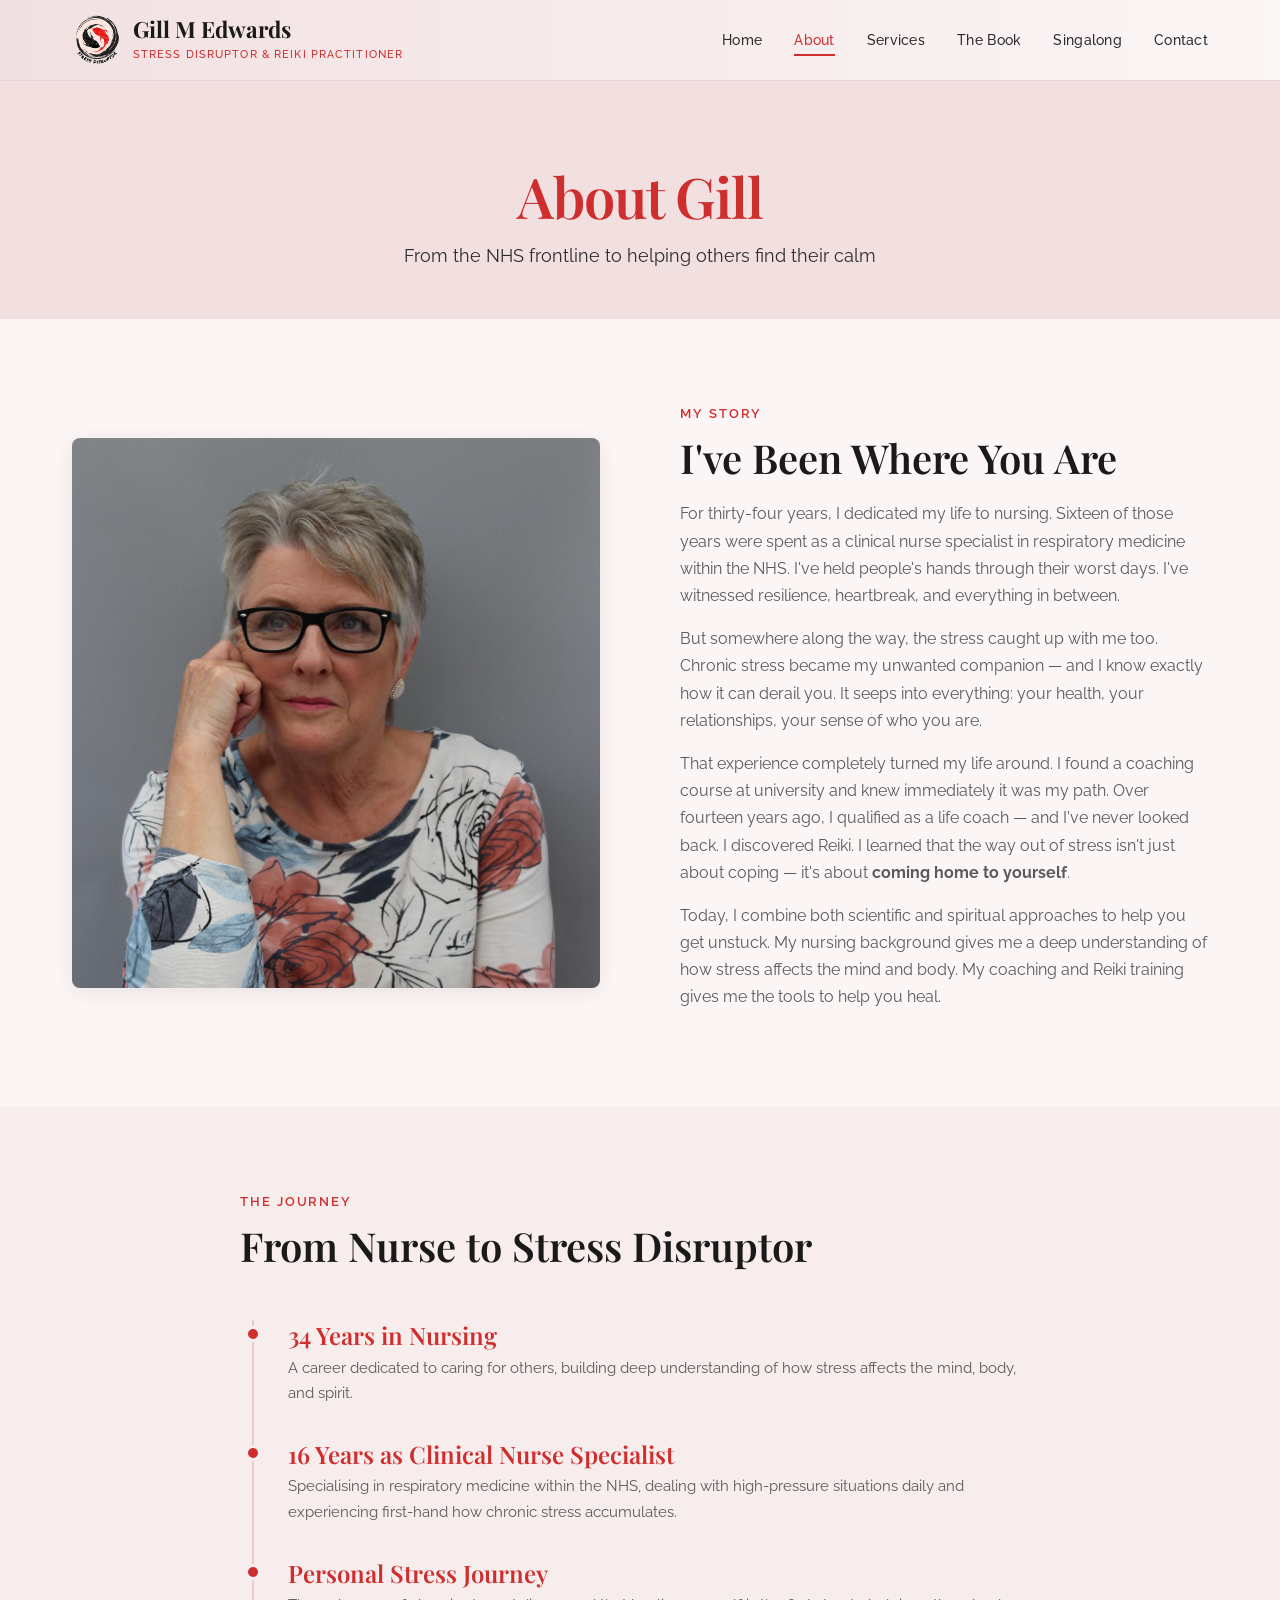
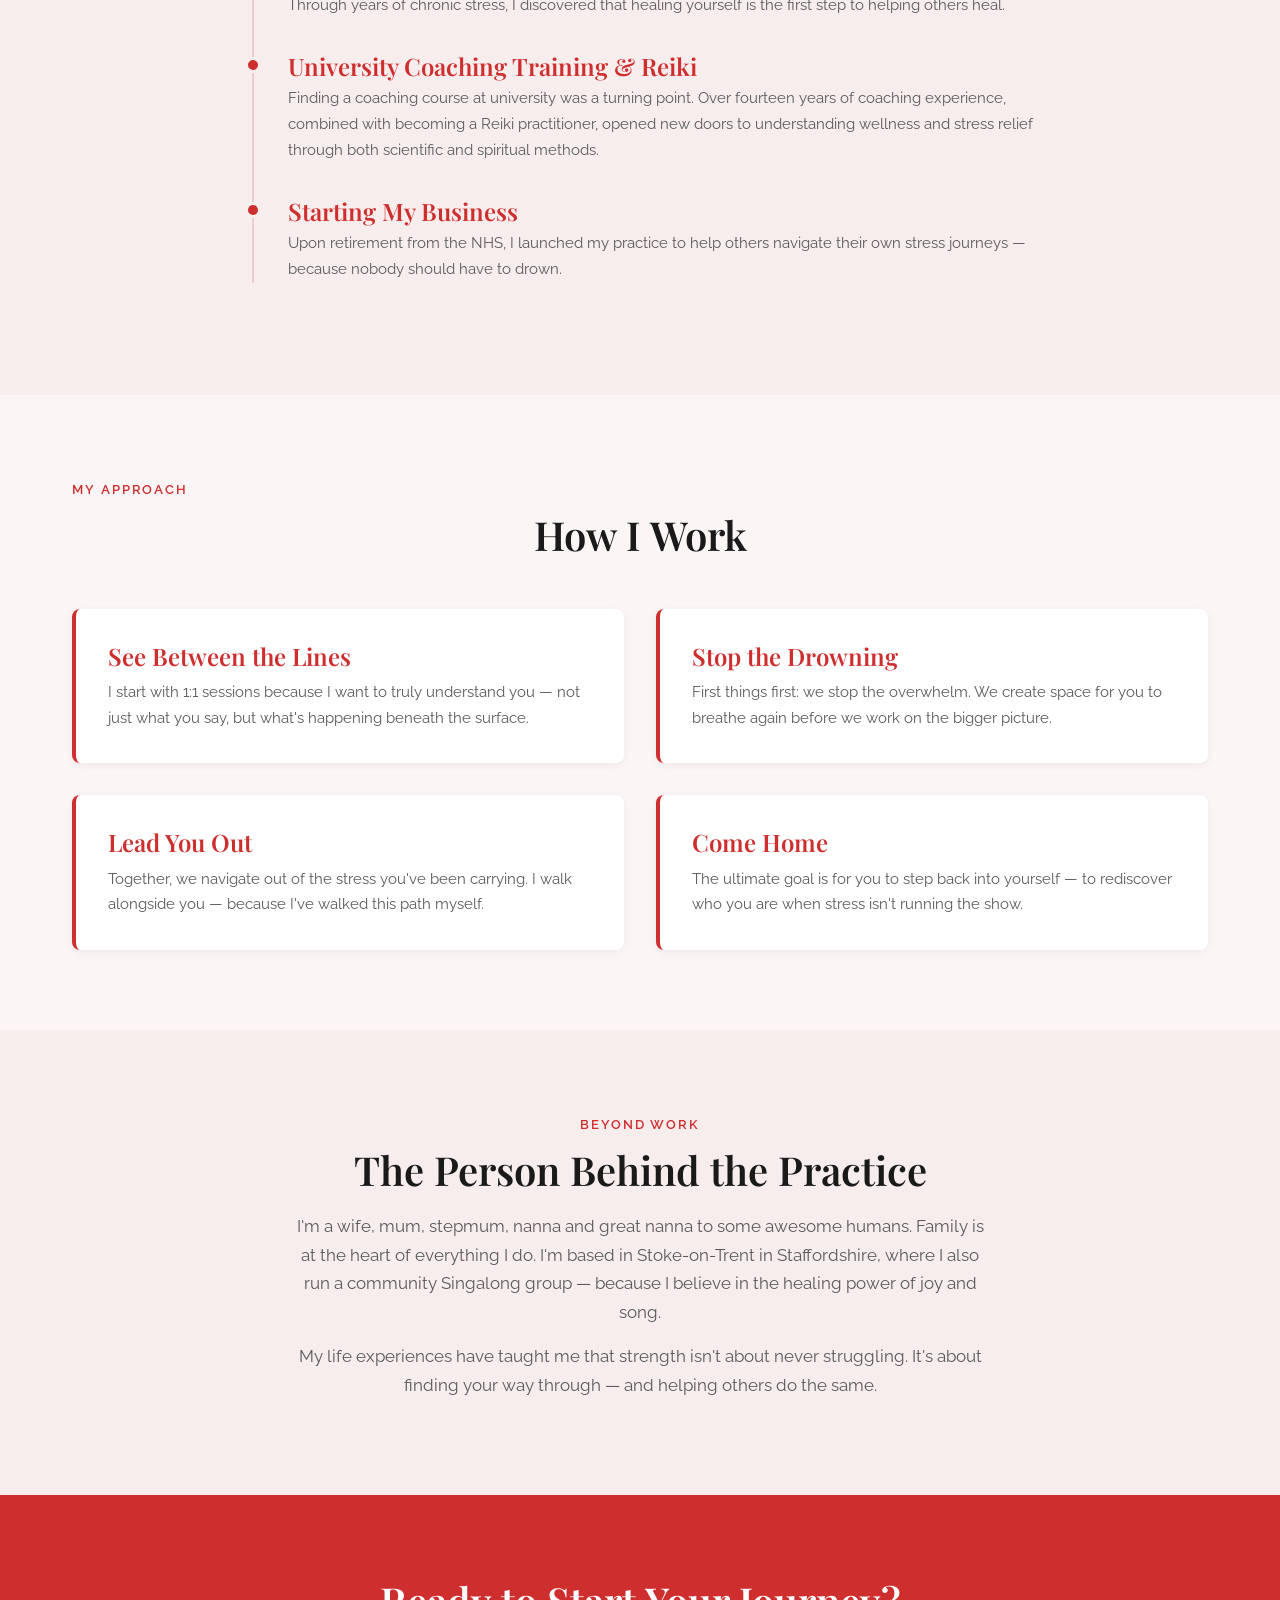
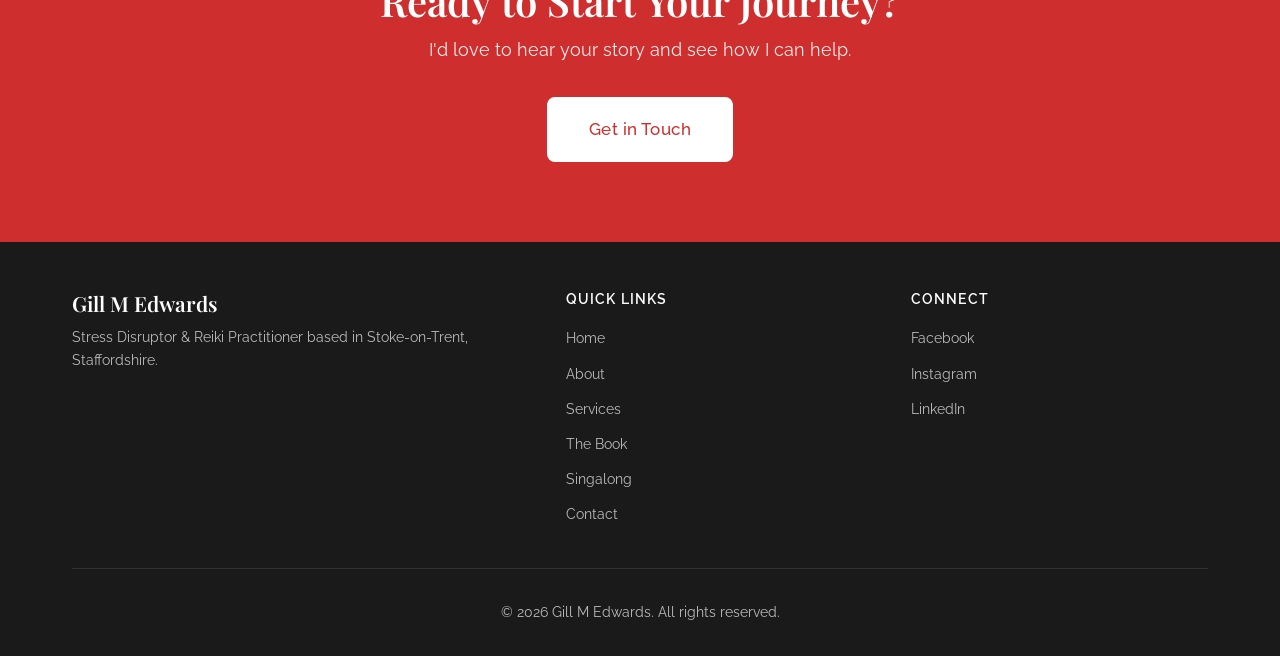
==== commit 05028f0d: "Merge remote-tracking branch 'origin/claude/fix-netlify-forms'" ====
--- a/about.html
+++ b/about.html
@@ -15,8 +15,11 @@
         <nav class="navbar">
             <div class="container">
                 <a href="index.html" class="logo">
-                    <span class="logo-name">Gill M Edwards</span>
-                    <span class="logo-tagline">Stress Disruptor &amp; Reiki Practitioner</span>
+                    <img src="images/logo-koi.png" alt="Gill M Edwards logo" class="logo-img">
+                    <div class="logo-text">
+                        <span class="logo-name">Gill M Edwards</span>
+                        <span class="logo-tagline">Stress Disruptor &amp; Reiki Practitioner</span>
+                    </div>
                 </a>
                 <button class="nav-toggle" aria-label="Toggle navigation">
                     <span></span>
@@ -46,10 +49,10 @@
         <section class="about-story section">
             <div class="container">
                 <div class="about-grid">
-                    <div class="about-image">
+                    <div class="about-image fade-in-left">
                         <img src="images/portrait-gill.jpeg" alt="Portrait of Gill M Edwards" class="about-photo">
                     </div>
-                    <div class="about-text">
+                    <div class="about-text fade-in-right">
                         <span class="section-label">My Story</span>
                         <h2>I've Been Where You Are</h2>
                         <p>For thirty-four years, I dedicated my life to nursing. Sixteen of those years were spent as a clinical nurse specialist in respiratory medicine within the NHS. I've held people's hands through their worst days. I've witnessed resilience, heartbreak, and everything in between.</p>
@@ -67,35 +70,35 @@
                     <span class="section-label">The Journey</span>
                     <h2>From Nurse to Stress Disruptor</h2>
                     <div class="timeline">
-                        <div class="timeline-item">
+                        <div class="timeline-item fade-in-left" style="transition-delay: 0s;">
                             <div class="timeline-marker"></div>
                             <div class="timeline-content">
                                 <h3>34 Years in Nursing</h3>
                                 <p>A career dedicated to caring for others, building deep understanding of how stress affects the mind, body, and spirit.</p>
                             </div>
                         </div>
-                        <div class="timeline-item">
+                        <div class="timeline-item fade-in-left" style="transition-delay: 0.1s;">
                             <div class="timeline-marker"></div>
                             <div class="timeline-content">
                                 <h3>16 Years as Clinical Nurse Specialist</h3>
                                 <p>Specialising in respiratory medicine within the NHS, dealing with high-pressure situations daily and experiencing first-hand how chronic stress accumulates.</p>
                             </div>
                         </div>
-                        <div class="timeline-item">
+                        <div class="timeline-item fade-in-left" style="transition-delay: 0.2s;">
                             <div class="timeline-marker"></div>
                             <div class="timeline-content">
                                 <h3>Personal Stress Journey</h3>
                                 <p>Through years of chronic stress, I discovered that healing yourself is the first step to helping others heal.</p>
                             </div>
                         </div>
-                        <div class="timeline-item">
+                        <div class="timeline-item fade-in-left" style="transition-delay: 0.3s;">
                             <div class="timeline-marker"></div>
                             <div class="timeline-content">
                                 <h3>University Coaching Training &amp; Reiki</h3>
                                 <p>Finding a coaching course at university was a turning point. Over fourteen years of coaching experience, combined with becoming a Reiki practitioner, opened new doors to understanding wellness and stress relief through both scientific and spiritual methods.</p>
                             </div>
                         </div>
-                        <div class="timeline-item">
+                        <div class="timeline-item fade-in-left" style="transition-delay: 0.4s;">
                             <div class="timeline-marker"></div>
                             <div class="timeline-content">
                                 <h3>Starting My Business</h3>
@@ -112,19 +115,19 @@
                 <span class="section-label">My Approach</span>
                 <h2 class="section-title">How I Work</h2>
                 <div class="approach-grid">
-                    <div class="approach-card">
+                    <div class="approach-card fade-in" style="transition-delay: 0s;">
                         <h3>See Between the Lines</h3>
                         <p>I start with 1:1 sessions because I want to truly understand you &mdash; not just what you say, but what's happening beneath the surface.</p>
                     </div>
-                    <div class="approach-card">
+                    <div class="approach-card fade-in" style="transition-delay: 0.1s;">
                         <h3>Stop the Drowning</h3>
                         <p>First things first: we stop the overwhelm. We create space for you to breathe again before we work on the bigger picture.</p>
                     </div>
-                    <div class="approach-card">
+                    <div class="approach-card fade-in" style="transition-delay: 0.2s;">
                         <h3>Lead You Out</h3>
                         <p>Together, we navigate out of the stress you've been carrying. I walk alongside you &mdash; because I've walked this path myself.</p>
                     </div>
-                    <div class="approach-card">
+                    <div class="approach-card fade-in" style="transition-delay: 0.3s;">
                         <h3>Come Home</h3>
                         <p>The ultimate goal is for you to step back into yourself &mdash; to rediscover who you are when stress isn't running the show.</p>
                     </div>
@@ -134,7 +137,7 @@
 
         <section class="about-personal section section-alt">
             <div class="container">
-                <div class="personal-content">
+                <div class="personal-content fade-in">
                     <span class="section-label">Beyond Work</span>
                     <h2>The Person Behind the Practice</h2>
                     <p>I'm a wife, mum, stepmum, nanna and great nanna to some awesome humans. Family is at the heart of everything I do. I'm based in Stoke-on-Trent in Staffordshire, where I also run a community Singalong group &mdash; because I believe in the healing power of joy and song.</p>
--- a/css/style.css
+++ b/css/style.css
@@ -224,7 +224,7 @@
     left: 0;
     right: 0;
     z-index: 1000;
-    background-color: rgba(251, 245, 245, 0.95);
+    background: linear-gradient(to right, rgba(242, 223, 224, 0.95), rgba(251, 245, 245, 0.95));
     backdrop-filter: blur(10px);
     -webkit-backdrop-filter: blur(10px);
     border-bottom: 1px solid var(--color-border);
@@ -232,7 +232,9 @@
 }
 
 .site-header.scrolled {
-    box-shadow: var(--shadow-sm);
+    box-shadow: 0 2px 20px rgba(0, 0, 0, 0.1);
+    background: linear-gradient(to right, rgba(242, 223, 224, 0.98), rgba(251, 245, 245, 0.98));
+    border-bottom-color: transparent;
 }
 
 .navbar {
@@ -248,9 +250,26 @@
 
 .logo {
     display: flex;
+    flex-direction: row;
+    align-items: center;
+    gap: 10px;
+    text-decoration: none;
+}
+
+.logo-img {
+    height: 50px;
+    width: auto;
+    transition: height var(--transition);
+}
+
+.site-header.scrolled .logo-img {
+    height: 40px;
+}
+
+.logo-text {
+    display: flex;
     flex-direction: column;
     gap: 2px;
-    text-decoration: none;
 }
 
 .logo-name {
@@ -347,6 +366,18 @@
     max-width: 800px;
     margin: 0 auto;
     padding: var(--spacing-xl) var(--spacing-md);
+    animation: heroEntrance 1s ease forwards;
+}
+
+@keyframes heroEntrance {
+    from {
+        opacity: 0;
+        transform: translateY(30px);
+    }
+    to {
+        opacity: 1;
+        transform: translateY(0);
+    }
 }
 
 .hero h1 {
@@ -488,13 +519,25 @@
     padding: var(--spacing-md);
     border-radius: var(--border-radius);
     box-shadow: var(--shadow-sm);
-    transition: all var(--transition);
+    transition: transform var(--transition), box-shadow var(--transition), border-top-color var(--transition);
     text-align: center;
     border-top: 3px solid transparent;
 }
 
+.service-card.fade-in {
+    opacity: 0;
+    transform: translateY(30px) scale(0.95);
+    transition: opacity 0.6s ease, transform 0.6s ease, box-shadow 0.6s ease, border-top-color 0.6s ease;
+}
+
+.service-card.fade-in.visible {
+    opacity: 1;
+    transform: translateY(0) scale(1);
+    border-top-color: var(--color-primary);
+}
+
 .service-card:hover {
-    transform: translateY(-4px);
+    transform: translateY(-4px) scale(1);
     box-shadow: var(--shadow-md);
     border-top-color: var(--color-primary);
 }
@@ -1532,3 +1575,36 @@
     opacity: 1;
     transform: translateY(0);
 }
+
+.fade-in-left {
+    opacity: 0;
+    transform: translateX(-40px);
+    transition: opacity 0.7s ease, transform 0.7s ease;
+}
+
+.fade-in-left.visible {
+    opacity: 1;
+    transform: translateX(0);
+}
+
+.fade-in-right {
+    opacity: 0;
+    transform: translateX(40px);
+    transition: opacity 0.7s ease, transform 0.7s ease;
+}
+
+.fade-in-right.visible {
+    opacity: 1;
+    transform: translateX(0);
+}
+
+.scale-in {
+    opacity: 0;
+    transform: scale(0.9);
+    transition: opacity 0.6s ease, transform 0.6s ease;
+}
+
+.scale-in.visible {
+    opacity: 1;
+    transform: scale(1);
+}
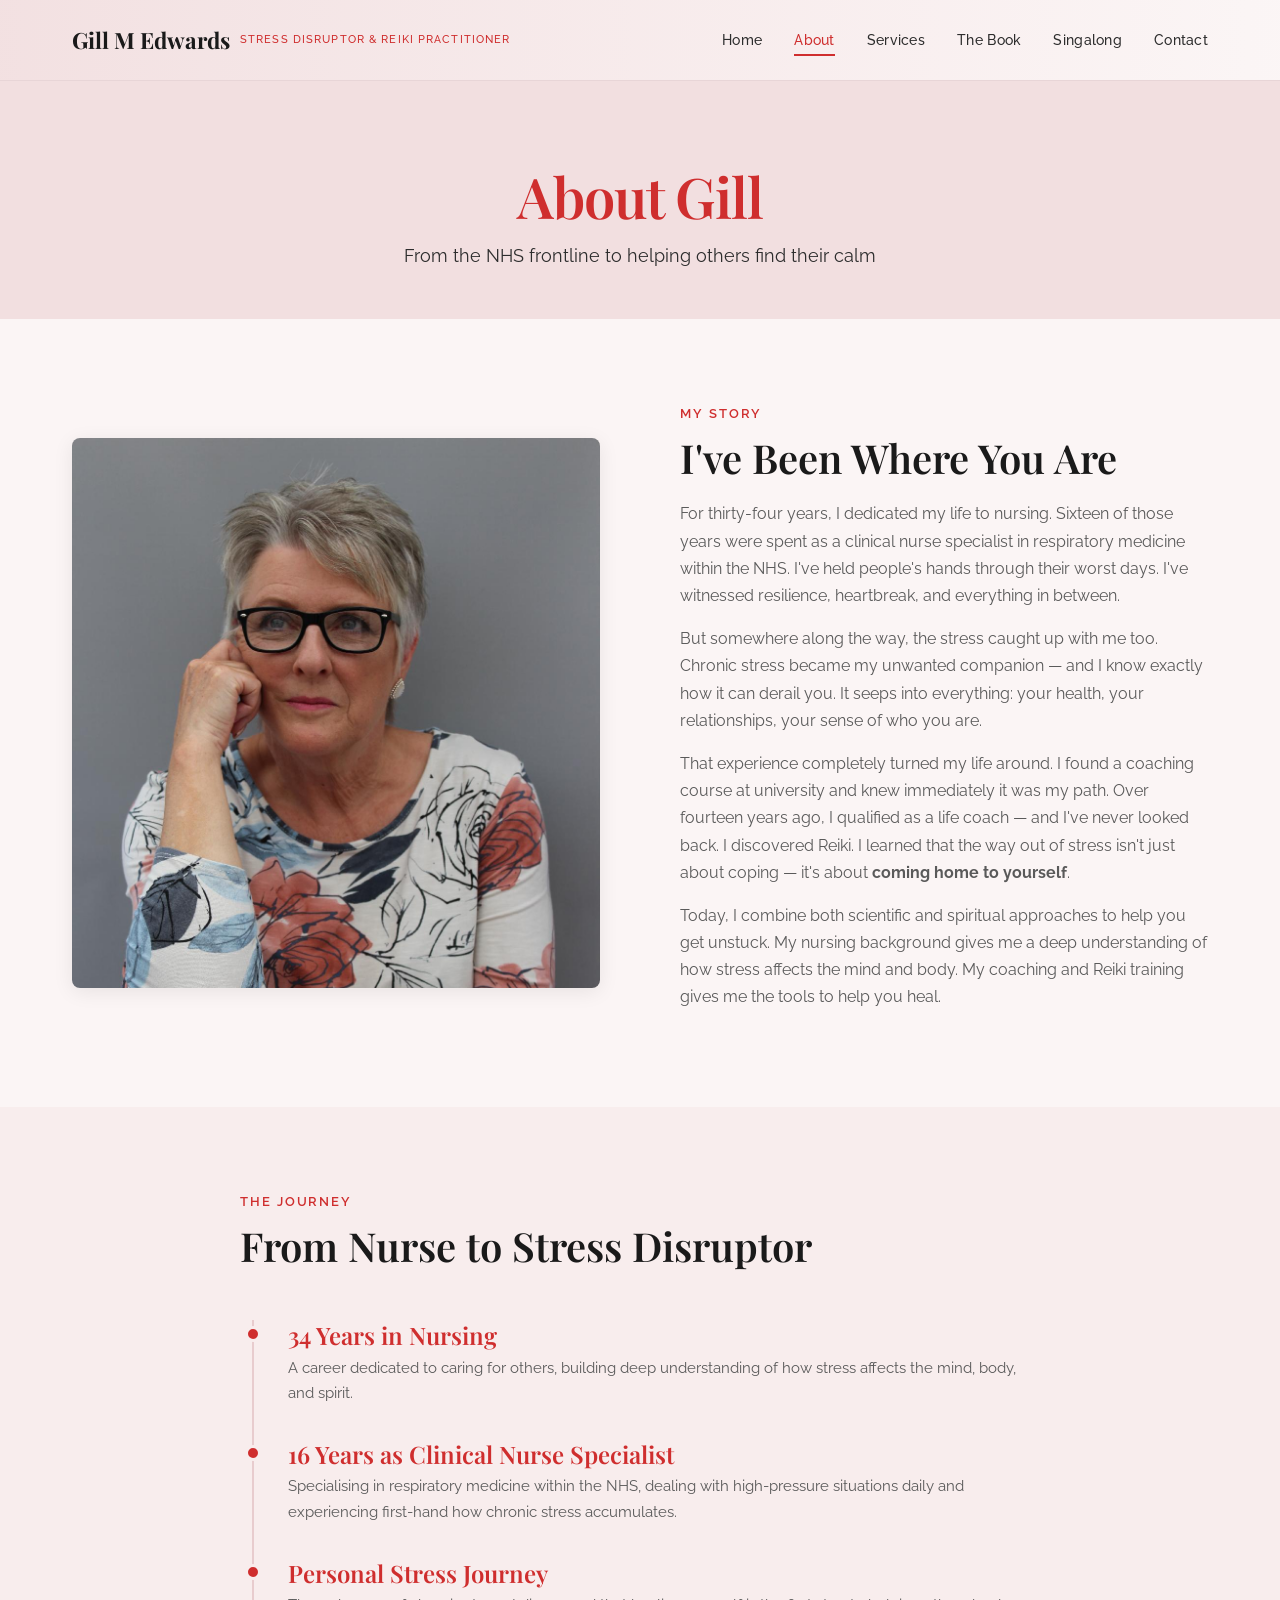
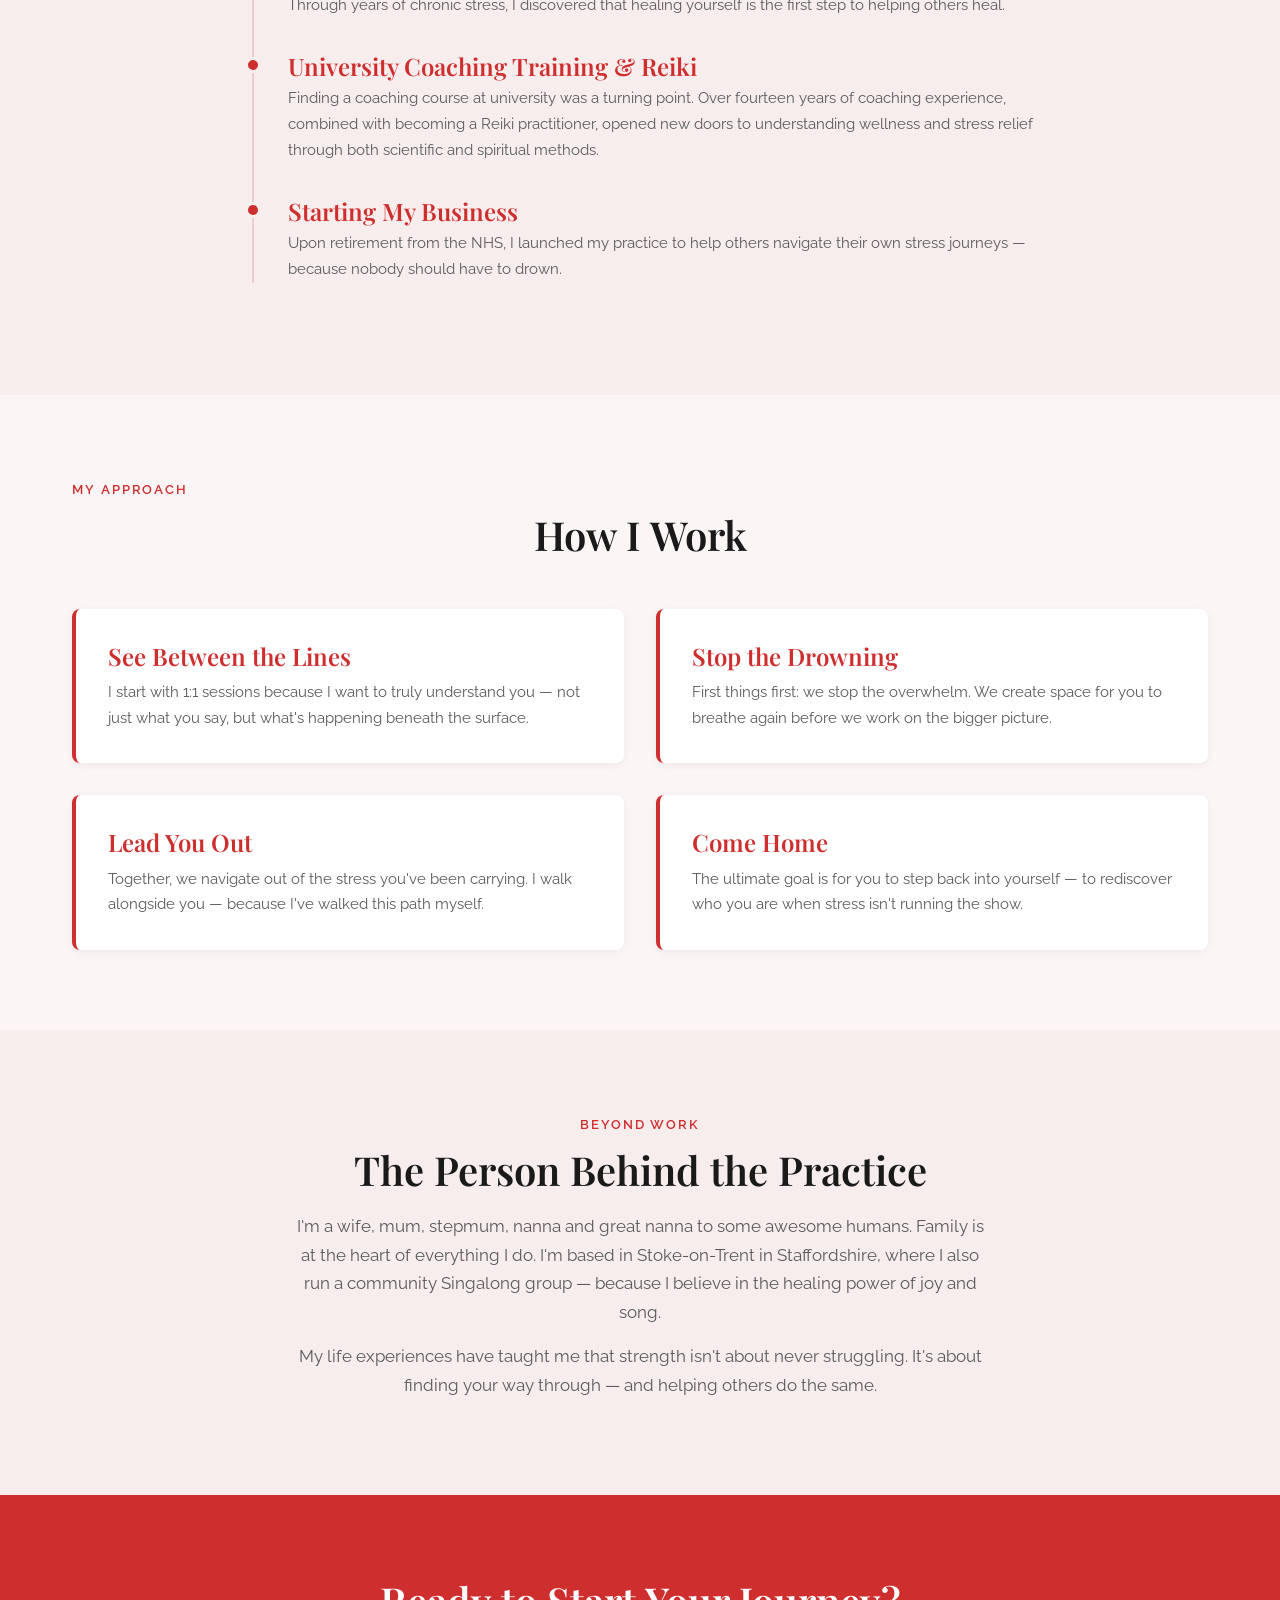
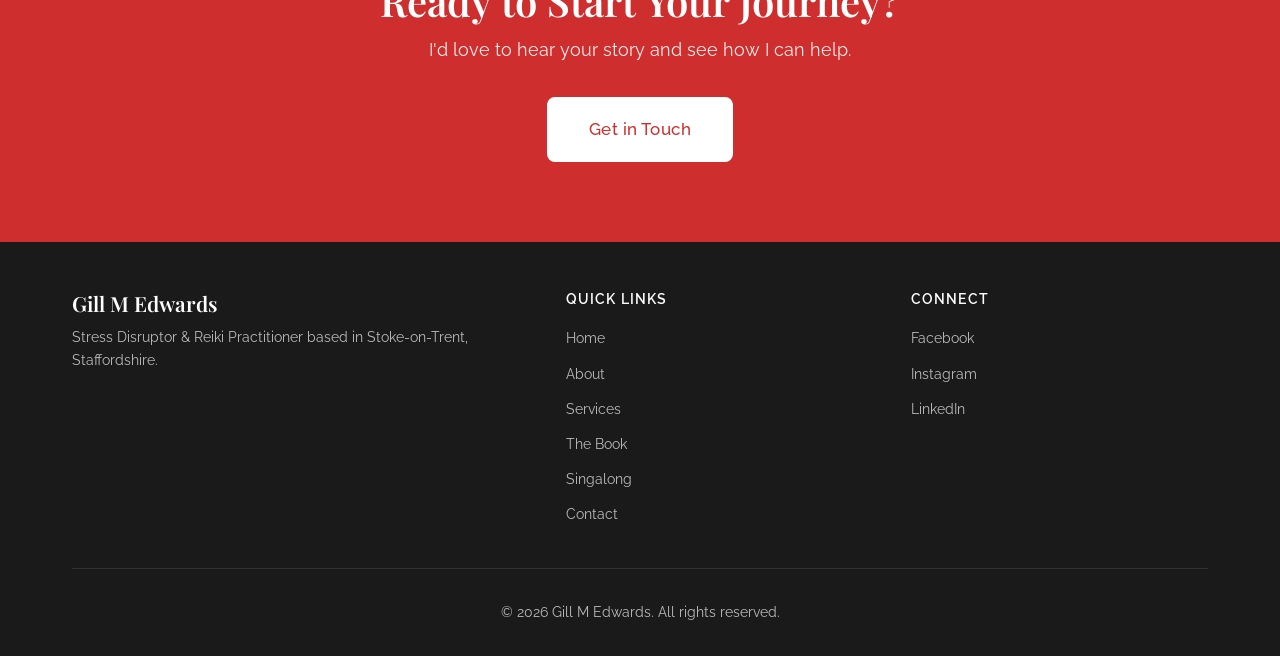
==== commit 1ccfe7ae: "Extract nav and footer into shared includes - Create includes/nav.html and includes/footer.html as s" ====
--- a/about.html
+++ b/about.html
@@ -11,32 +11,7 @@
     <link href="https://fonts.googleapis.com/css2?family=Playfair+Display:wght@400;600;700&family=Raleway:wght@300;400;500;600&display=swap" rel="stylesheet">
 </head>
 <body>
-    <header class="site-header">
-        <nav class="navbar">
-            <div class="container">
-                <a href="index.html" class="logo">
-                    <img src="images/logo-koi.png" alt="Gill M Edwards logo" class="logo-img">
-                    <div class="logo-text">
-                        <span class="logo-name">Gill M Edwards</span>
-                        <span class="logo-tagline">Stress Disruptor &amp; Reiki Practitioner</span>
-                    </div>
-                </a>
-                <button class="nav-toggle" aria-label="Toggle navigation">
-                    <span></span>
-                    <span></span>
-                    <span></span>
-                </button>
-                <ul class="nav-menu">
-                    <li><a href="index.html">Home</a></li>
-                    <li><a href="about.html" class="active">About</a></li>
-                    <li><a href="services.html">Services</a></li>
-                    <li><a href="book.html">The Book</a></li>
-                    <li><a href="singalong.html">Singalong</a></li>
-                    <li><a href="contact.html">Contact</a></li>
-                </ul>
-            </div>
-        </nav>
-    </header>
+    <div id="site-nav"></div>
 
     <main>
         <section class="page-hero">
@@ -49,10 +24,10 @@
         <section class="about-story section">
             <div class="container">
                 <div class="about-grid">
-                    <div class="about-image fade-in-left">
+                    <div class="about-image">
                         <img src="images/portrait-gill.jpeg" alt="Portrait of Gill M Edwards" class="about-photo">
                     </div>
-                    <div class="about-text fade-in-right">
+                    <div class="about-text">
                         <span class="section-label">My Story</span>
                         <h2>I've Been Where You Are</h2>
                         <p>For thirty-four years, I dedicated my life to nursing. Sixteen of those years were spent as a clinical nurse specialist in respiratory medicine within the NHS. I've held people's hands through their worst days. I've witnessed resilience, heartbreak, and everything in between.</p>
@@ -70,35 +45,35 @@
                     <span class="section-label">The Journey</span>
                     <h2>From Nurse to Stress Disruptor</h2>
                     <div class="timeline">
-                        <div class="timeline-item fade-in-left" style="transition-delay: 0s;">
+                        <div class="timeline-item">
                             <div class="timeline-marker"></div>
                             <div class="timeline-content">
                                 <h3>34 Years in Nursing</h3>
                                 <p>A career dedicated to caring for others, building deep understanding of how stress affects the mind, body, and spirit.</p>
                             </div>
                         </div>
-                        <div class="timeline-item fade-in-left" style="transition-delay: 0.1s;">
+                        <div class="timeline-item">
                             <div class="timeline-marker"></div>
                             <div class="timeline-content">
                                 <h3>16 Years as Clinical Nurse Specialist</h3>
                                 <p>Specialising in respiratory medicine within the NHS, dealing with high-pressure situations daily and experiencing first-hand how chronic stress accumulates.</p>
                             </div>
                         </div>
-                        <div class="timeline-item fade-in-left" style="transition-delay: 0.2s;">
+                        <div class="timeline-item">
                             <div class="timeline-marker"></div>
                             <div class="timeline-content">
                                 <h3>Personal Stress Journey</h3>
                                 <p>Through years of chronic stress, I discovered that healing yourself is the first step to helping others heal.</p>
                             </div>
                         </div>
-                        <div class="timeline-item fade-in-left" style="transition-delay: 0.3s;">
+                        <div class="timeline-item">
                             <div class="timeline-marker"></div>
                             <div class="timeline-content">
                                 <h3>University Coaching Training &amp; Reiki</h3>
                                 <p>Finding a coaching course at university was a turning point. Over fourteen years of coaching experience, combined with becoming a Reiki practitioner, opened new doors to understanding wellness and stress relief through both scientific and spiritual methods.</p>
                             </div>
                         </div>
-                        <div class="timeline-item fade-in-left" style="transition-delay: 0.4s;">
+                        <div class="timeline-item">
                             <div class="timeline-marker"></div>
                             <div class="timeline-content">
                                 <h3>Starting My Business</h3>
@@ -115,19 +90,19 @@
                 <span class="section-label">My Approach</span>
                 <h2 class="section-title">How I Work</h2>
                 <div class="approach-grid">
-                    <div class="approach-card fade-in" style="transition-delay: 0s;">
+                    <div class="approach-card">
                         <h3>See Between the Lines</h3>
                         <p>I start with 1:1 sessions because I want to truly understand you &mdash; not just what you say, but what's happening beneath the surface.</p>
                     </div>
-                    <div class="approach-card fade-in" style="transition-delay: 0.1s;">
+                    <div class="approach-card">
                         <h3>Stop the Drowning</h3>
                         <p>First things first: we stop the overwhelm. We create space for you to breathe again before we work on the bigger picture.</p>
                     </div>
-                    <div class="approach-card fade-in" style="transition-delay: 0.2s;">
+                    <div class="approach-card">
                         <h3>Lead You Out</h3>
                         <p>Together, we navigate out of the stress you've been carrying. I walk alongside you &mdash; because I've walked this path myself.</p>
                     </div>
-                    <div class="approach-card fade-in" style="transition-delay: 0.3s;">
+                    <div class="approach-card">
                         <h3>Come Home</h3>
                         <p>The ultimate goal is for you to step back into yourself &mdash; to rediscover who you are when stress isn't running the show.</p>
                     </div>
@@ -137,7 +112,7 @@
 
         <section class="about-personal section section-alt">
             <div class="container">
-                <div class="personal-content fade-in">
+                <div class="personal-content">
                     <span class="section-label">Beyond Work</span>
                     <h2>The Person Behind the Practice</h2>
                     <p>I'm a wife, mum, stepmum, nanna and great nanna to some awesome humans. Family is at the heart of everything I do. I'm based in Stoke-on-Trent in Staffordshire, where I also run a community Singalong group &mdash; because I believe in the healing power of joy and song.</p>
@@ -155,39 +130,9 @@
         </section>
     </main>
 
-    <footer class="site-footer">
-        <div class="container">
-            <div class="footer-grid">
-                <div class="footer-about">
-                    <h3>Gill M Edwards</h3>
-                    <p>Stress Disruptor &amp; Reiki Practitioner based in Stoke-on-Trent, Staffordshire.</p>
-                </div>
-                <div class="footer-links">
-                    <h4>Quick Links</h4>
-                    <ul>
-                        <li><a href="index.html">Home</a></li>
-                        <li><a href="about.html">About</a></li>
-                        <li><a href="services.html">Services</a></li>
-                        <li><a href="book.html">The Book</a></li>
-                        <li><a href="singalong.html">Singalong</a></li>
-                        <li><a href="contact.html">Contact</a></li>
-                    </ul>
-                </div>
-                <div class="footer-social">
-                    <h4>Connect</h4>
-                    <ul class="footer-social-links">
-                        <li><a href="https://facebook.com/gillmedwards" target="_blank" rel="noopener noreferrer">Facebook</a></li>
-                        <li><a href="https://instagram.com/iamgilledwards" target="_blank" rel="noopener noreferrer">Instagram</a></li>
-                        <li><a href="https://linkedin.com/in/gill-m-edwardssuccess" target="_blank" rel="noopener noreferrer">LinkedIn</a></li>
-                    </ul>
-                </div>
-            </div>
-            <div class="footer-bottom">
-                <p>&copy; 2026 Gill M Edwards. All rights reserved.</p>
-            </div>
-        </div>
-    </footer>
+    <div id="site-footer"></div>
 
+    <script src="js/includes.js"></script>
     <script src="js/main.js"></script>
 </body>
 </html>
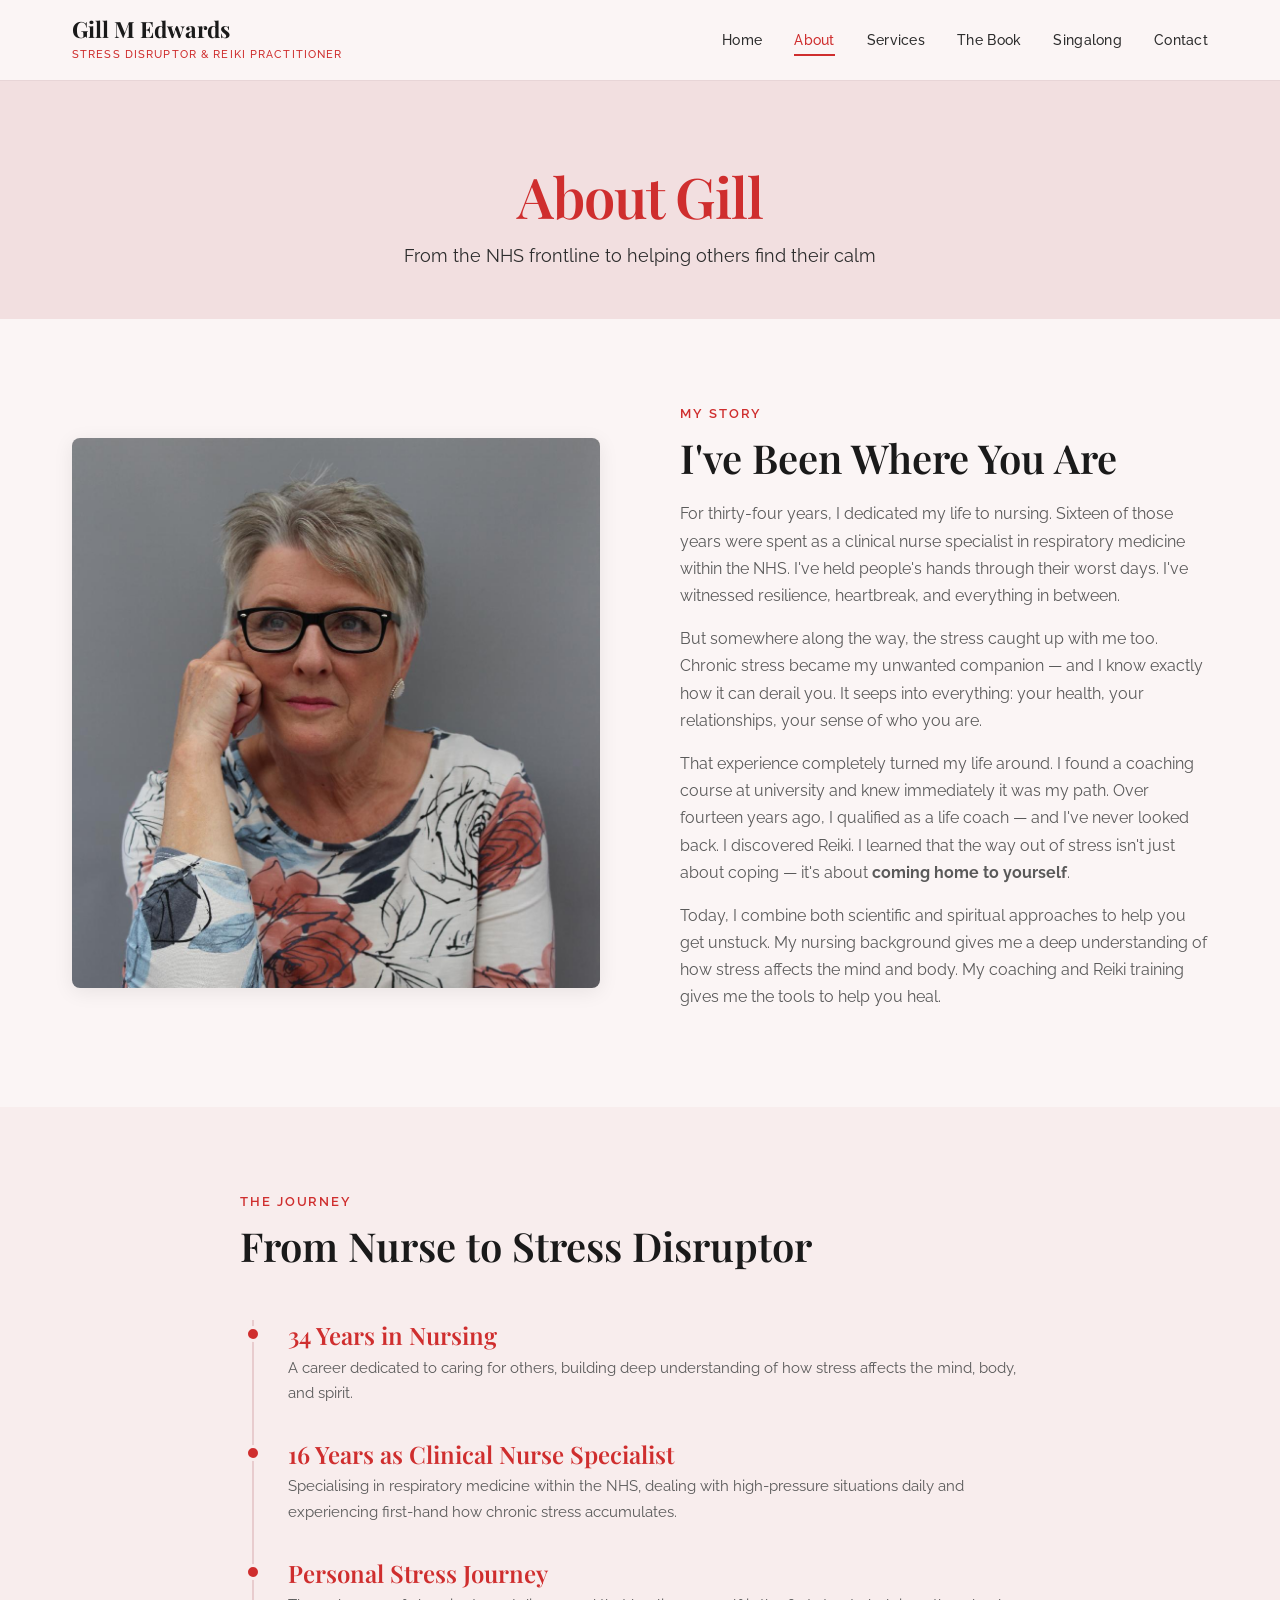
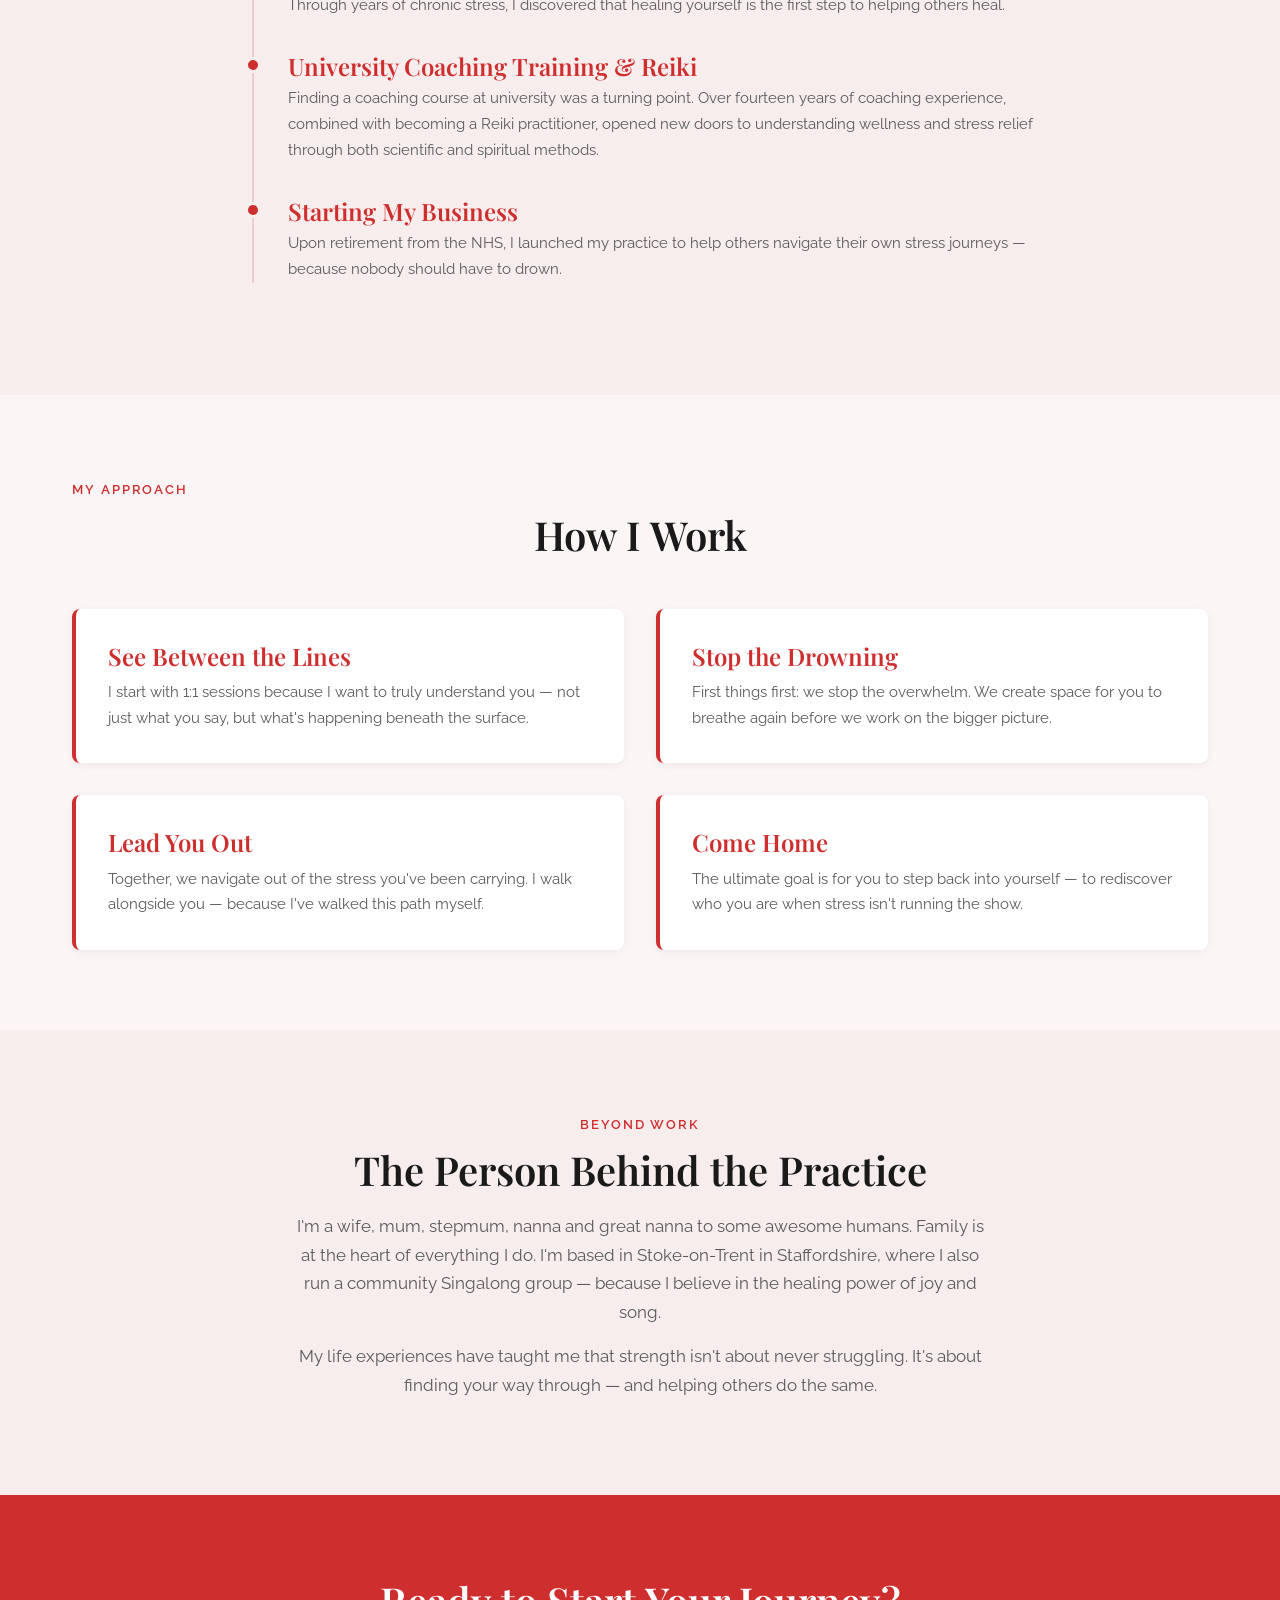
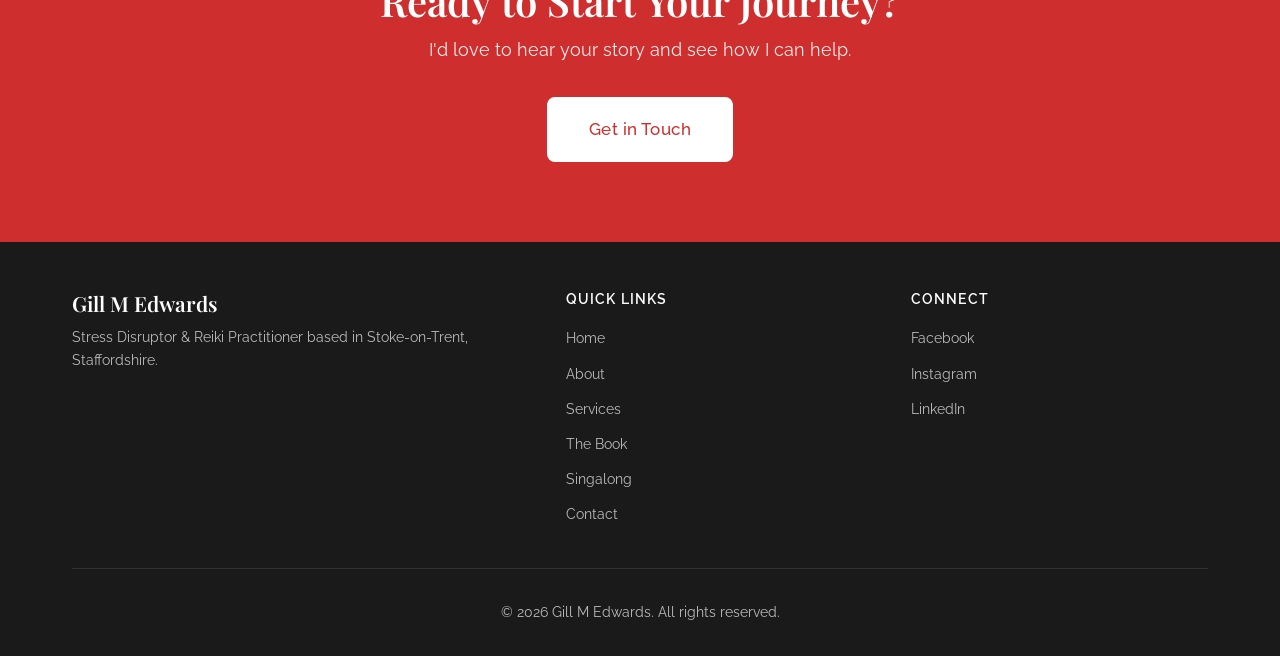
==== commit 31b3e660: "Add scroll animations to all pages including book page - Add fade-in-left, fade-in-right, scale-in C" ====
--- a/about.html
+++ b/about.html
@@ -24,10 +24,10 @@
         <section class="about-story section">
             <div class="container">
                 <div class="about-grid">
-                    <div class="about-image">
+                    <div class="about-image fade-in-left">
                         <img src="images/portrait-gill.jpeg" alt="Portrait of Gill M Edwards" class="about-photo">
                     </div>
-                    <div class="about-text">
+                    <div class="about-text fade-in-right">
                         <span class="section-label">My Story</span>
                         <h2>I've Been Where You Are</h2>
                         <p>For thirty-four years, I dedicated my life to nursing. Sixteen of those years were spent as a clinical nurse specialist in respiratory medicine within the NHS. I've held people's hands through their worst days. I've witnessed resilience, heartbreak, and everything in between.</p>
@@ -41,7 +41,7 @@
 
         <section class="about-journey section section-alt">
             <div class="container">
-                <div class="journey-content">
+                <div class="journey-content fade-in">
                     <span class="section-label">The Journey</span>
                     <h2>From Nurse to Stress Disruptor</h2>
                     <div class="timeline">
@@ -90,19 +90,19 @@
                 <span class="section-label">My Approach</span>
                 <h2 class="section-title">How I Work</h2>
                 <div class="approach-grid">
-                    <div class="approach-card">
+                    <div class="approach-card fade-in" style="transition-delay: 0s;">
                         <h3>See Between the Lines</h3>
                         <p>I start with 1:1 sessions because I want to truly understand you &mdash; not just what you say, but what's happening beneath the surface.</p>
                     </div>
-                    <div class="approach-card">
+                    <div class="approach-card fade-in" style="transition-delay: 0.15s;">
                         <h3>Stop the Drowning</h3>
                         <p>First things first: we stop the overwhelm. We create space for you to breathe again before we work on the bigger picture.</p>
                     </div>
-                    <div class="approach-card">
+                    <div class="approach-card fade-in" style="transition-delay: 0.3s;">
                         <h3>Lead You Out</h3>
                         <p>Together, we navigate out of the stress you've been carrying. I walk alongside you &mdash; because I've walked this path myself.</p>
                     </div>
-                    <div class="approach-card">
+                    <div class="approach-card fade-in" style="transition-delay: 0.45s;">
                         <h3>Come Home</h3>
                         <p>The ultimate goal is for you to step back into yourself &mdash; to rediscover who you are when stress isn't running the show.</p>
                     </div>
--- a/css/style.css
+++ b/css/style.css
@@ -224,7 +224,7 @@
     left: 0;
     right: 0;
     z-index: 1000;
-    background: linear-gradient(to right, rgba(242, 223, 224, 0.95), rgba(251, 245, 245, 0.95));
+    background-color: rgba(251, 245, 245, 0.95);
     backdrop-filter: blur(10px);
     -webkit-backdrop-filter: blur(10px);
     border-bottom: 1px solid var(--color-border);
@@ -232,9 +232,7 @@
 }
 
 .site-header.scrolled {
-    box-shadow: 0 2px 20px rgba(0, 0, 0, 0.1);
-    background: linear-gradient(to right, rgba(242, 223, 224, 0.98), rgba(251, 245, 245, 0.98));
-    border-bottom-color: transparent;
+    box-shadow: var(--shadow-sm);
 }
 
 .navbar {
@@ -250,26 +248,9 @@
 
 .logo {
     display: flex;
-    flex-direction: row;
-    align-items: center;
-    gap: 10px;
-    text-decoration: none;
-}
-
-.logo-img {
-    height: 50px;
-    width: auto;
-    transition: height var(--transition);
-}
-
-.site-header.scrolled .logo-img {
-    height: 40px;
-}
-
-.logo-text {
-    display: flex;
     flex-direction: column;
     gap: 2px;
+    text-decoration: none;
 }
 
 .logo-name {
@@ -366,18 +347,6 @@
     max-width: 800px;
     margin: 0 auto;
     padding: var(--spacing-xl) var(--spacing-md);
-    animation: heroEntrance 1s ease forwards;
-}
-
-@keyframes heroEntrance {
-    from {
-        opacity: 0;
-        transform: translateY(30px);
-    }
-    to {
-        opacity: 1;
-        transform: translateY(0);
-    }
 }
 
 .hero h1 {
@@ -519,25 +488,13 @@
     padding: var(--spacing-md);
     border-radius: var(--border-radius);
     box-shadow: var(--shadow-sm);
-    transition: transform var(--transition), box-shadow var(--transition), border-top-color var(--transition);
+    transition: all var(--transition);
     text-align: center;
     border-top: 3px solid transparent;
 }
 
-.service-card.fade-in {
-    opacity: 0;
-    transform: translateY(30px) scale(0.95);
-    transition: opacity 0.6s ease, transform 0.6s ease, box-shadow 0.6s ease, border-top-color 0.6s ease;
-}
-
-.service-card.fade-in.visible {
-    opacity: 1;
-    transform: translateY(0) scale(1);
-    border-top-color: var(--color-primary);
-}
-
 .service-card:hover {
-    transform: translateY(-4px) scale(1);
+    transform: translateY(-4px);
     box-shadow: var(--shadow-md);
     border-top-color: var(--color-primary);
 }
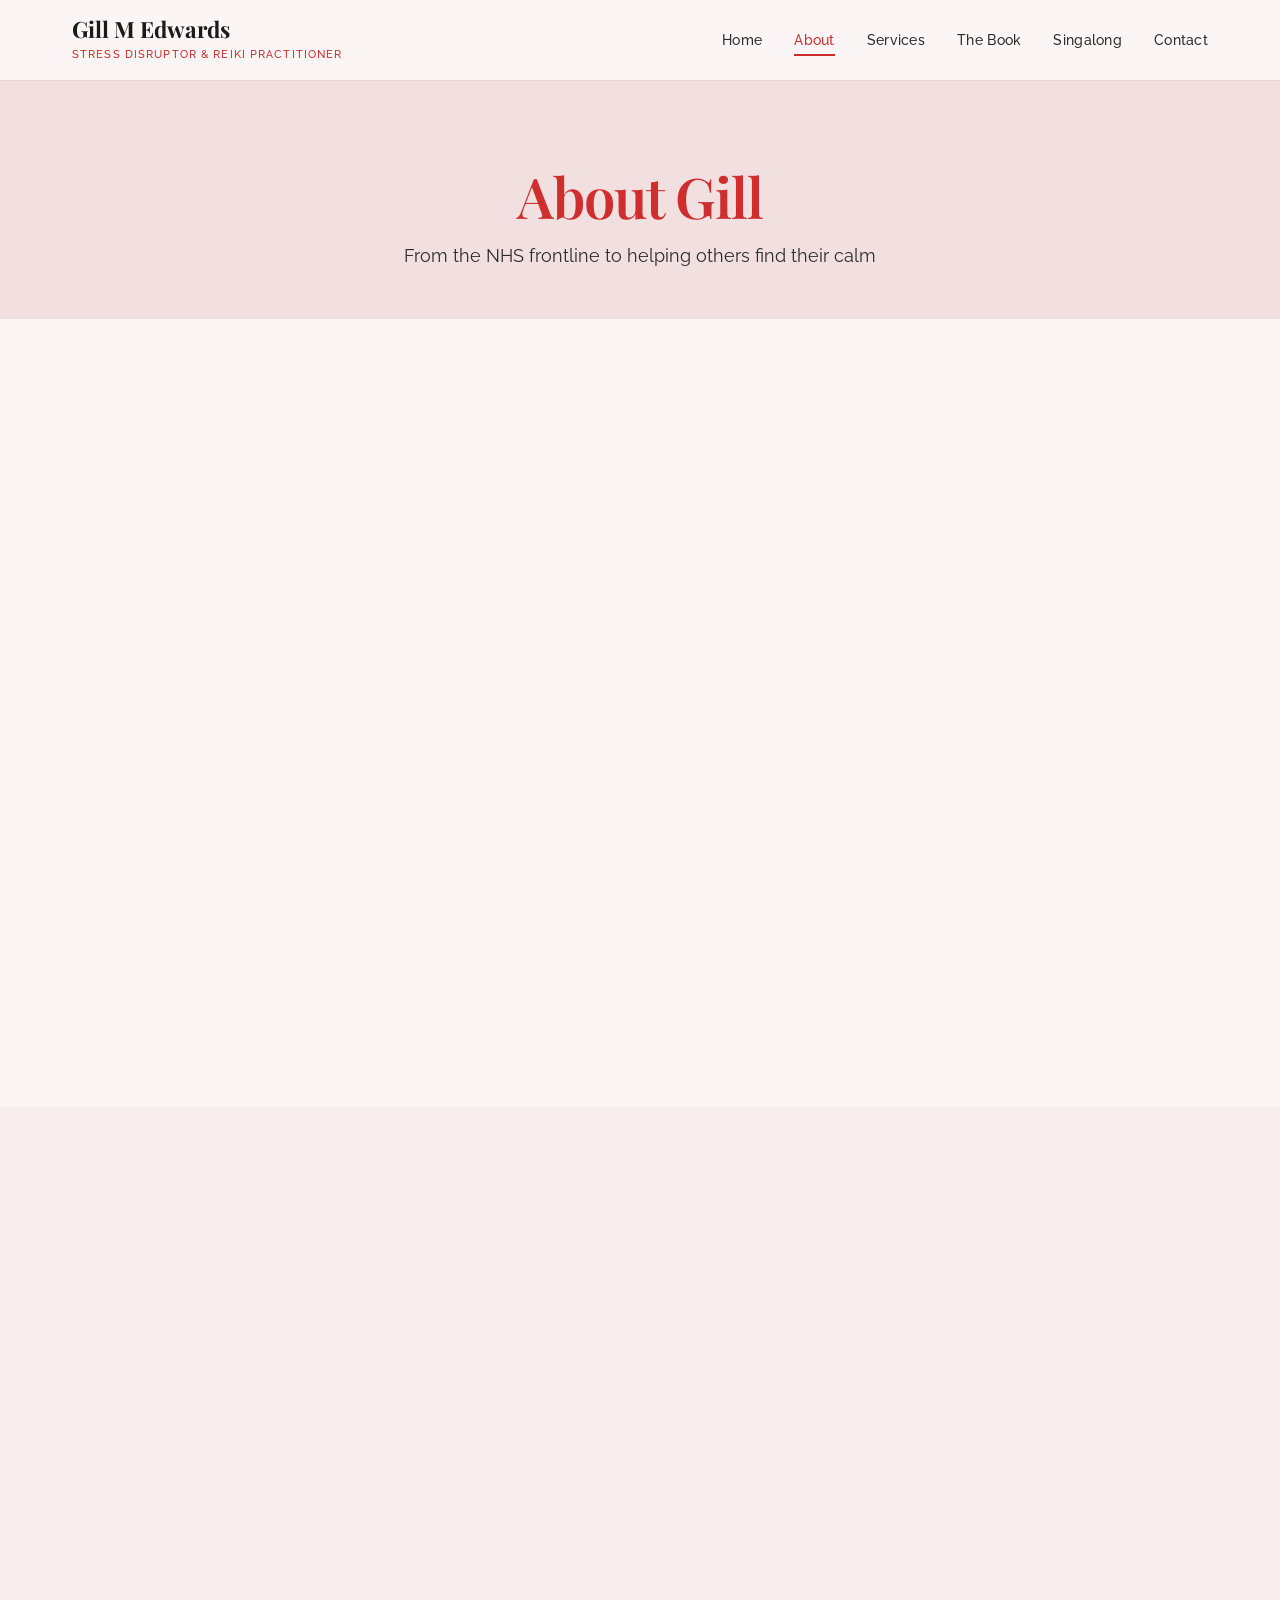
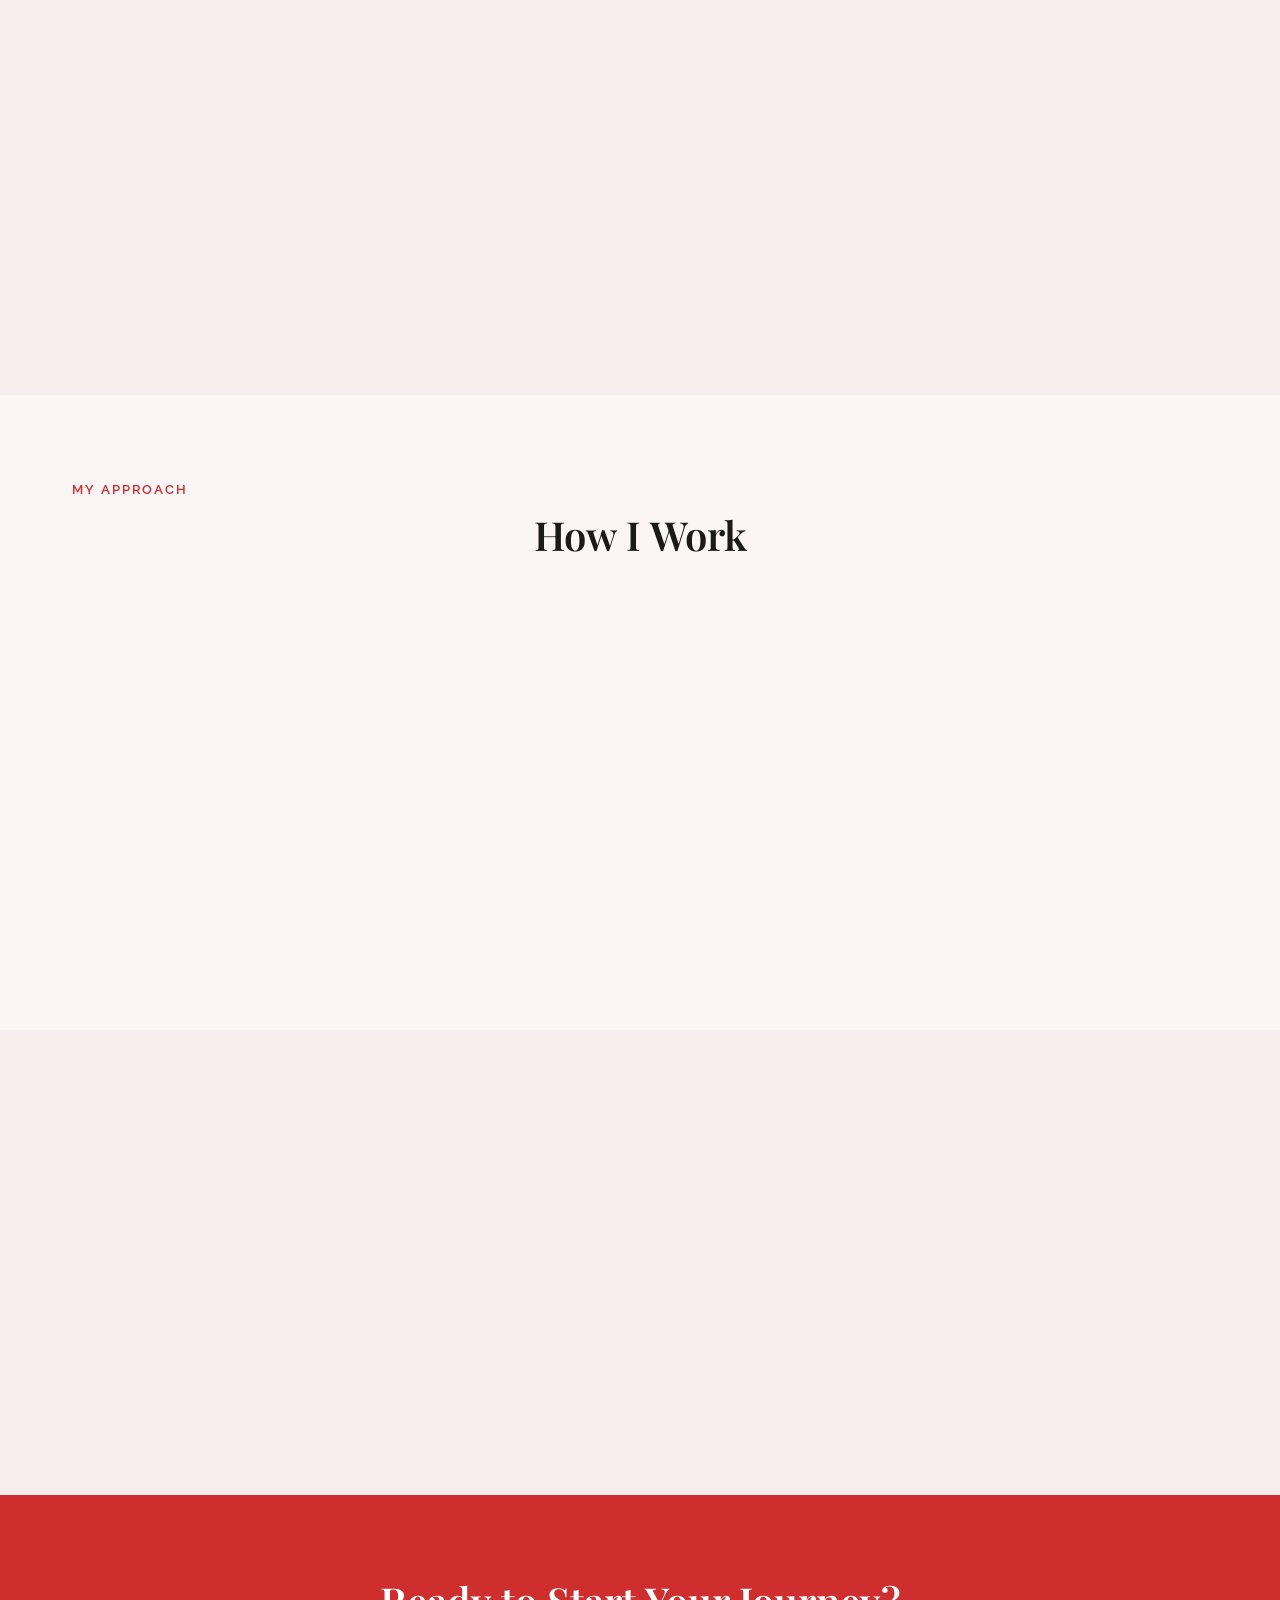
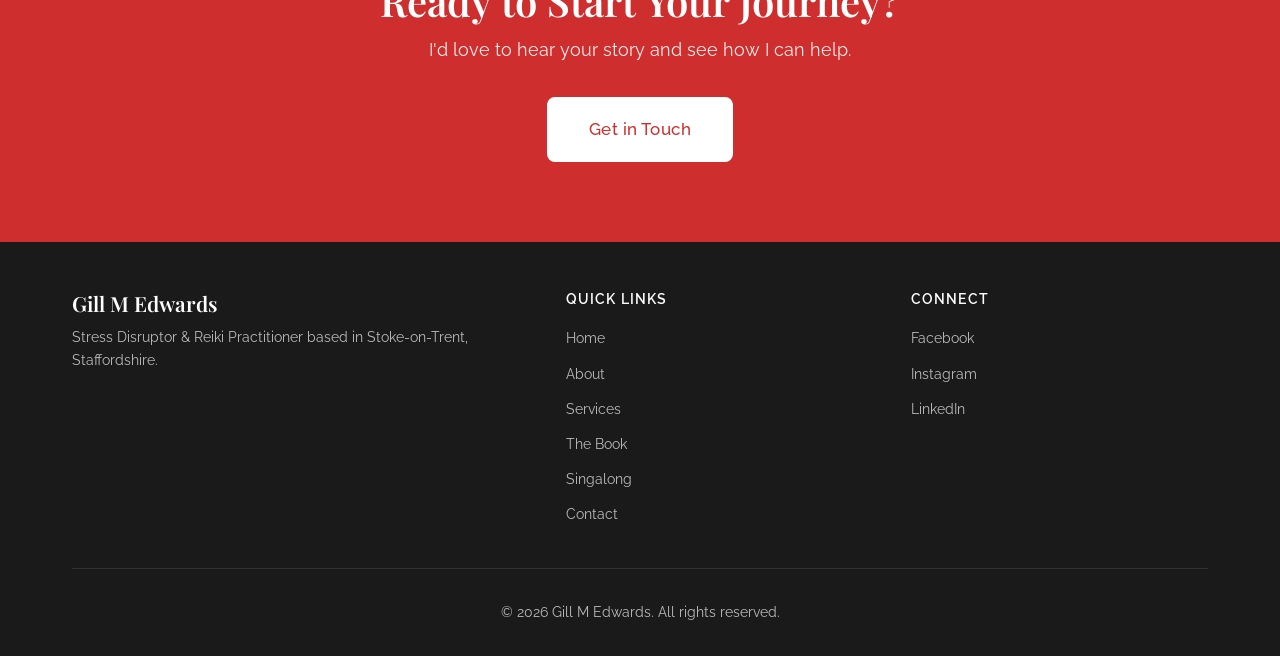
==== commit e3b29e55: "Merge branch 'claude/fix-netlify-forms'" ====
--- a/about.html
+++ b/about.html
@@ -45,35 +45,35 @@
                     <span class="section-label">The Journey</span>
                     <h2>From Nurse to Stress Disruptor</h2>
                     <div class="timeline">
-                        <div class="timeline-item">
+                        <div class="timeline-item fade-in-left" style="transition-delay: 0s;">
                             <div class="timeline-marker"></div>
                             <div class="timeline-content">
                                 <h3>34 Years in Nursing</h3>
                                 <p>A career dedicated to caring for others, building deep understanding of how stress affects the mind, body, and spirit.</p>
                             </div>
                         </div>
-                        <div class="timeline-item">
+                        <div class="timeline-item fade-in-left" style="transition-delay: 0.1s;">
                             <div class="timeline-marker"></div>
                             <div class="timeline-content">
                                 <h3>16 Years as Clinical Nurse Specialist</h3>
                                 <p>Specialising in respiratory medicine within the NHS, dealing with high-pressure situations daily and experiencing first-hand how chronic stress accumulates.</p>
                             </div>
                         </div>
-                        <div class="timeline-item">
+                        <div class="timeline-item fade-in-left" style="transition-delay: 0.2s;">
                             <div class="timeline-marker"></div>
                             <div class="timeline-content">
                                 <h3>Personal Stress Journey</h3>
                                 <p>Through years of chronic stress, I discovered that healing yourself is the first step to helping others heal.</p>
                             </div>
                         </div>
-                        <div class="timeline-item">
+                        <div class="timeline-item fade-in-left" style="transition-delay: 0.3s;">
                             <div class="timeline-marker"></div>
                             <div class="timeline-content">
                                 <h3>University Coaching Training &amp; Reiki</h3>
                                 <p>Finding a coaching course at university was a turning point. Over fourteen years of coaching experience, combined with becoming a Reiki practitioner, opened new doors to understanding wellness and stress relief through both scientific and spiritual methods.</p>
                             </div>
                         </div>
-                        <div class="timeline-item">
+                        <div class="timeline-item fade-in-left" style="transition-delay: 0.4s;">
                             <div class="timeline-marker"></div>
                             <div class="timeline-content">
                                 <h3>Starting My Business</h3>
@@ -112,7 +112,7 @@
 
         <section class="about-personal section section-alt">
             <div class="container">
-                <div class="personal-content">
+                <div class="personal-content fade-in">
                     <span class="section-label">Beyond Work</span>
                     <h2>The Person Behind the Practice</h2>
                     <p>I'm a wife, mum, stepmum, nanna and great nanna to some awesome humans. Family is at the heart of everything I do. I'm based in Stoke-on-Trent in Staffordshire, where I also run a community Singalong group &mdash; because I believe in the healing power of joy and song.</p>
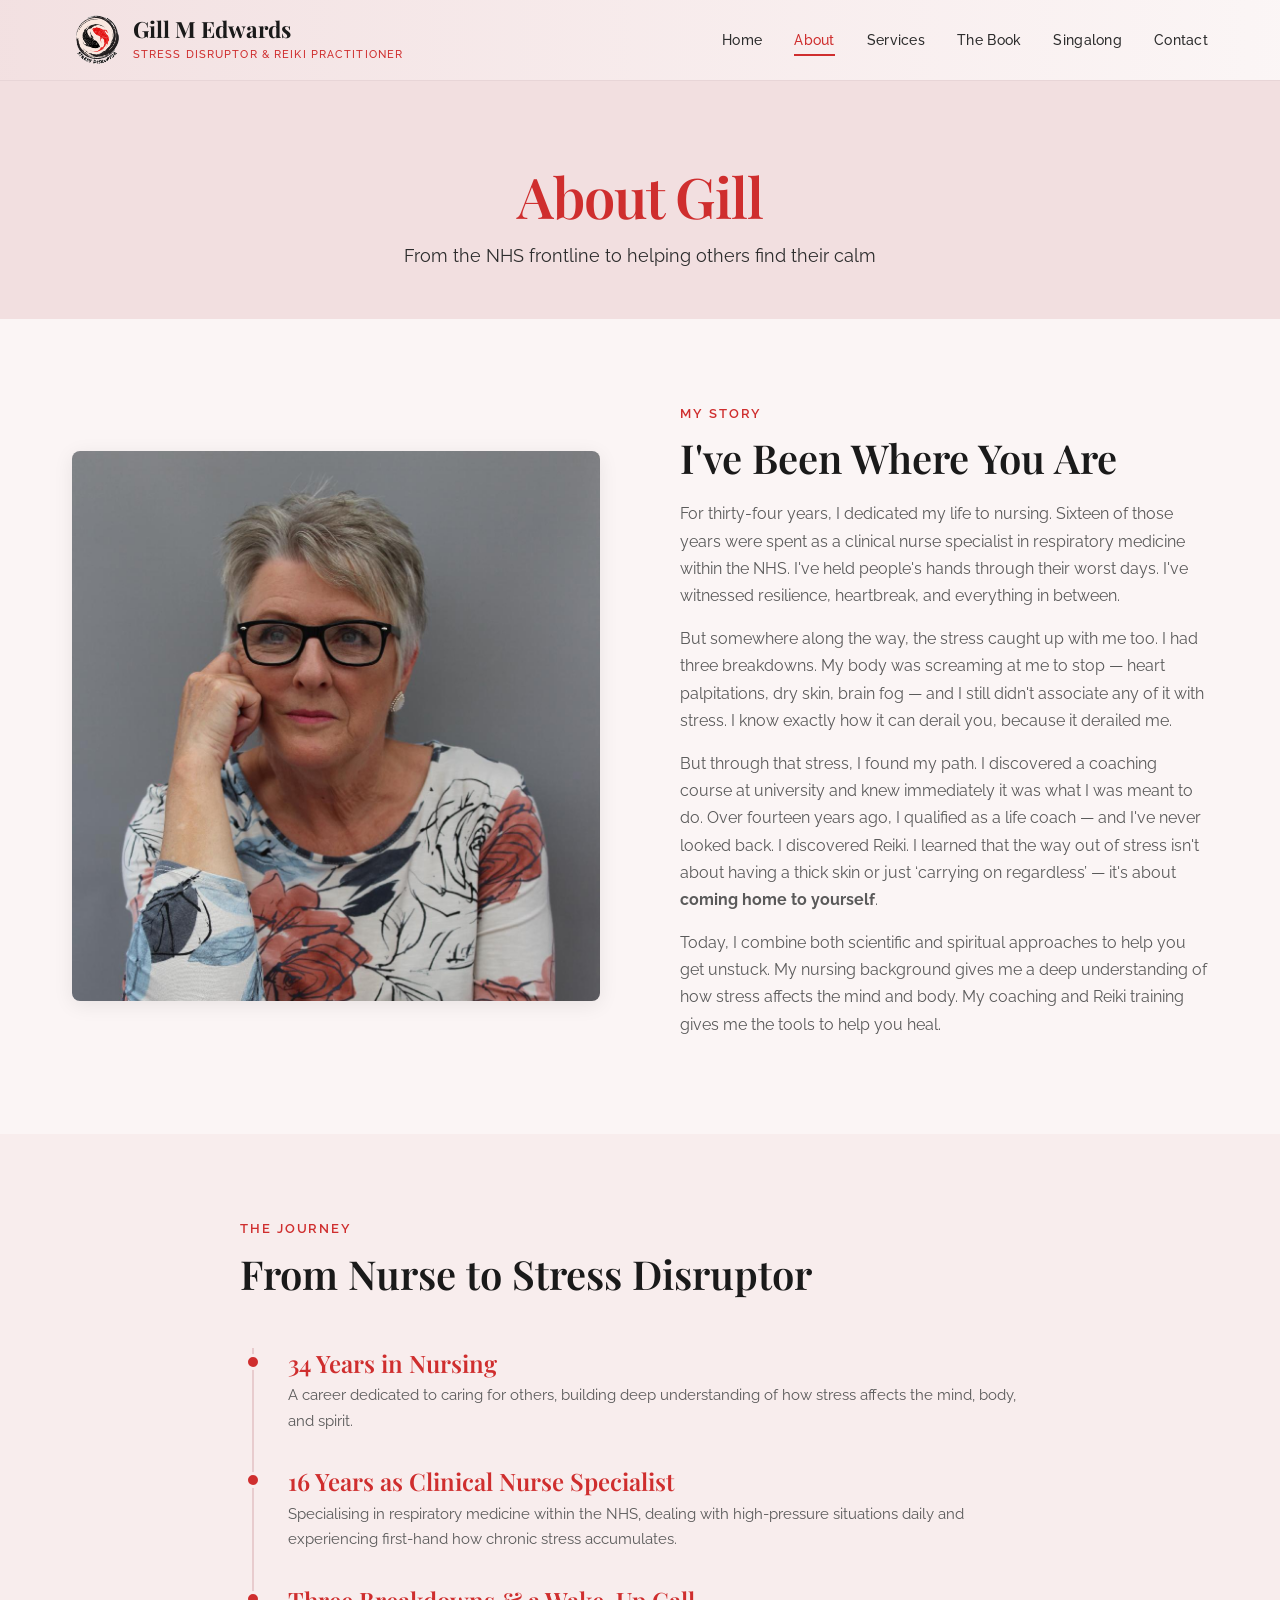
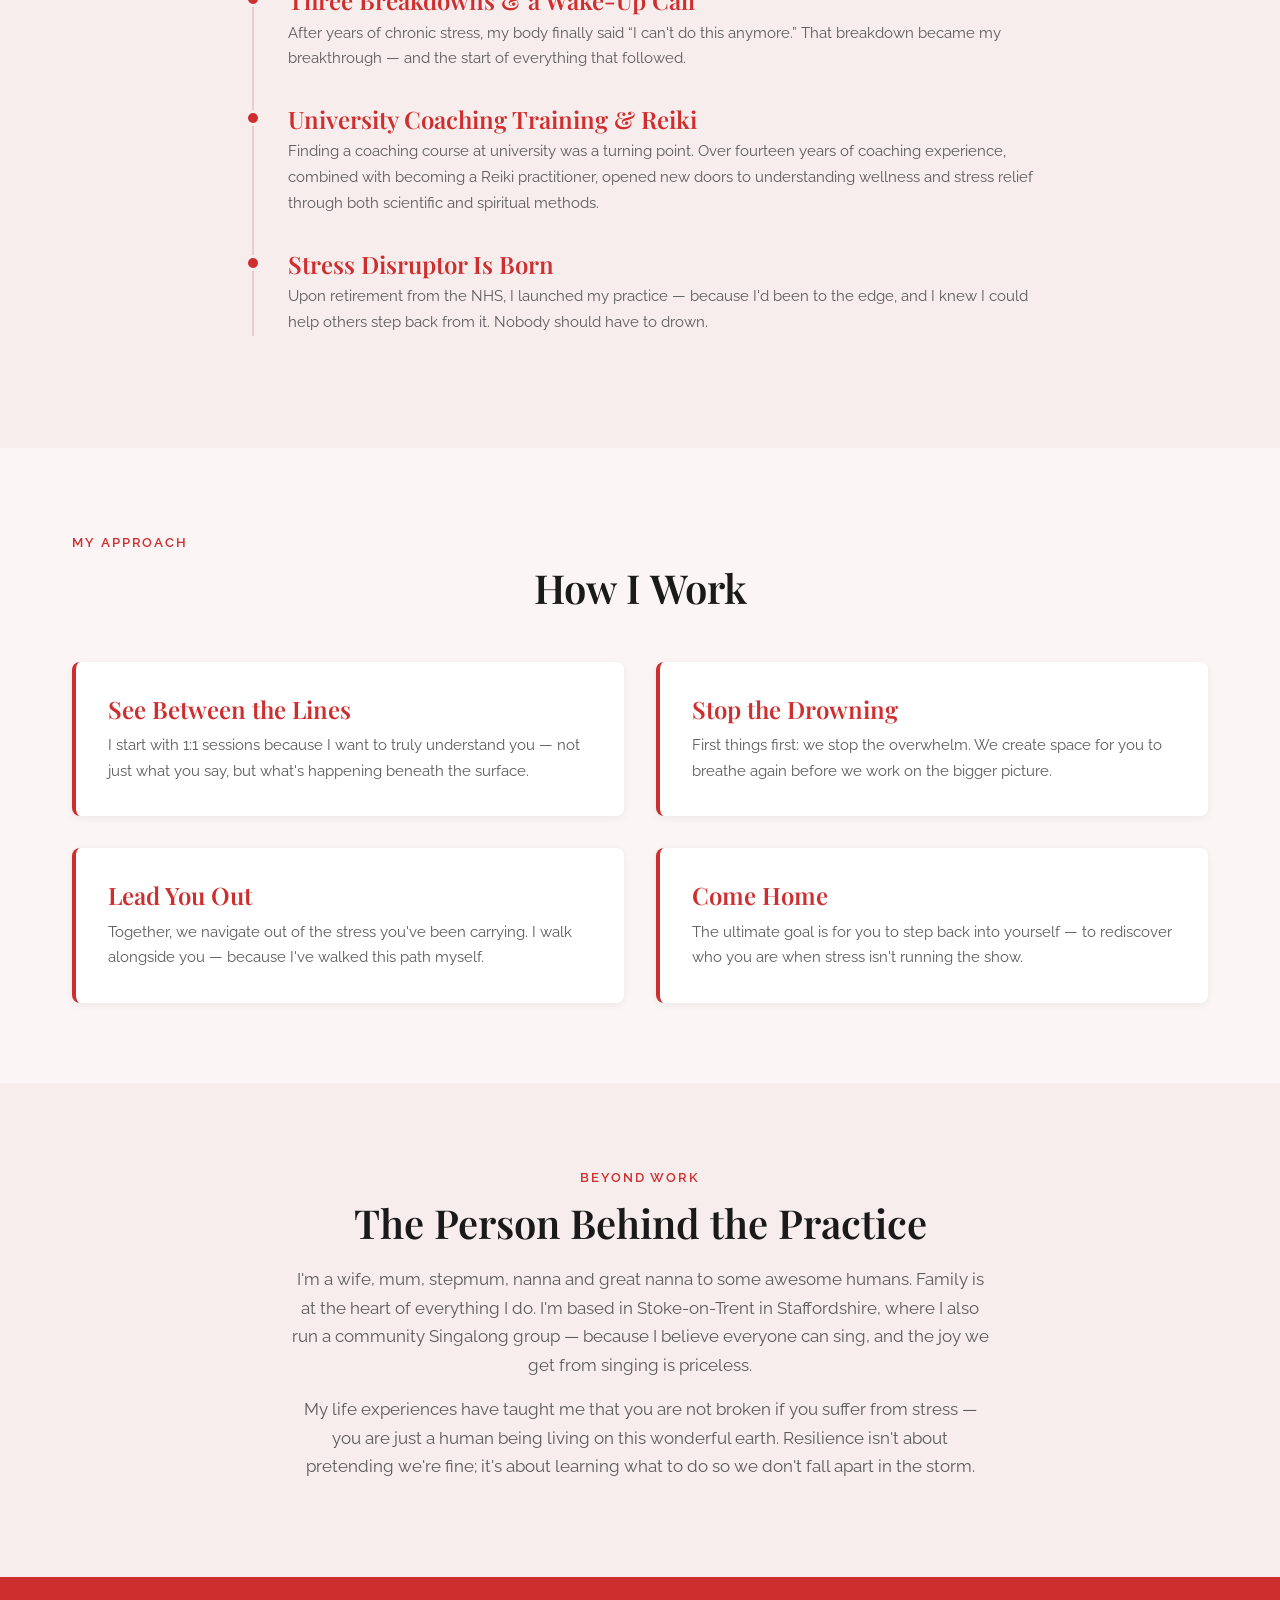
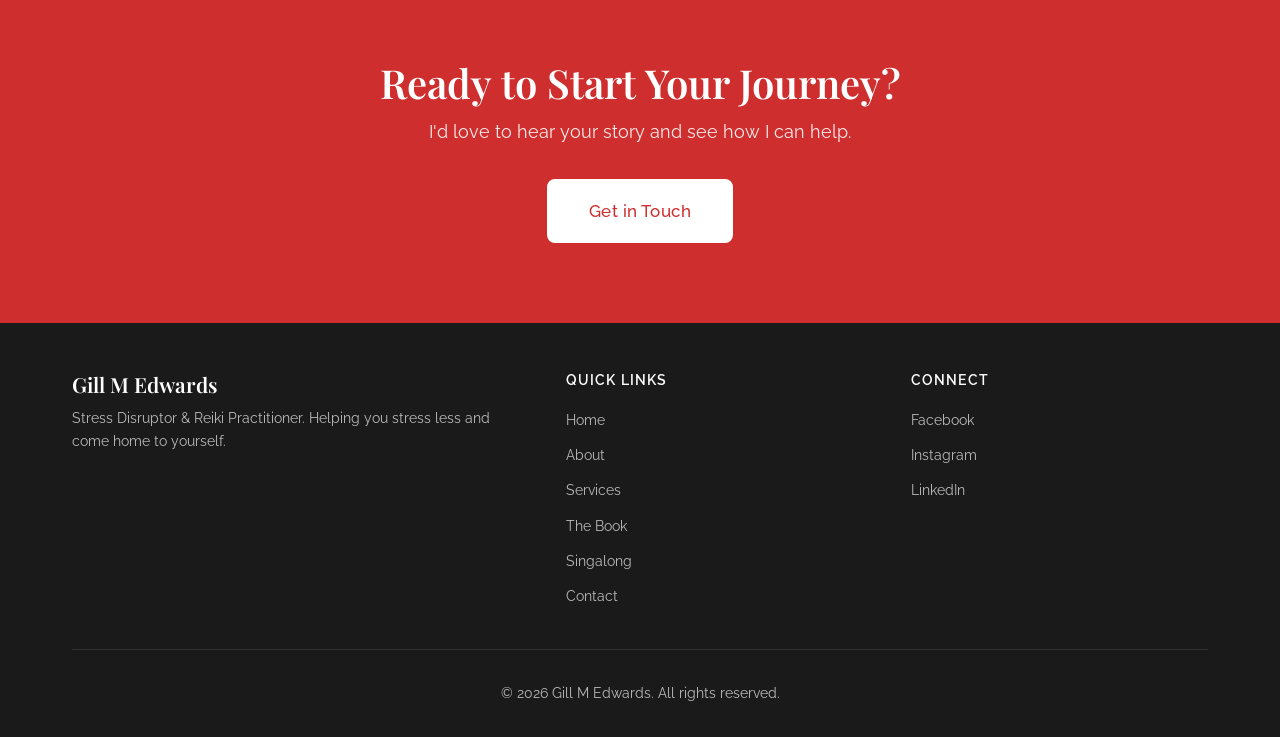
==== commit 8207c861: "Update website language to match Gill's authentic book voice Key changes across all pages: - Book pa" ====
--- a/about.html
+++ b/about.html
@@ -31,8 +31,8 @@
                         <span class="section-label">My Story</span>
                         <h2>I've Been Where You Are</h2>
                         <p>For thirty-four years, I dedicated my life to nursing. Sixteen of those years were spent as a clinical nurse specialist in respiratory medicine within the NHS. I've held people's hands through their worst days. I've witnessed resilience, heartbreak, and everything in between.</p>
-                        <p>But somewhere along the way, the stress caught up with me too. Chronic stress became my unwanted companion &mdash; and I know exactly how it can derail you. It seeps into everything: your health, your relationships, your sense of who you are.</p>
-                        <p>That experience completely turned my life around. I found a coaching course at university and knew immediately it was my path. Over fourteen years ago, I qualified as a life coach &mdash; and I've never looked back. I discovered Reiki. I learned that the way out of stress isn't just about coping &mdash; it's about <strong>coming home to yourself</strong>.</p>
+                        <p>But somewhere along the way, the stress caught up with me too. I had three breakdowns. My body was screaming at me to stop &mdash; heart palpitations, dry skin, brain fog &mdash; and I still didn't associate any of it with stress. I know exactly how it can derail you, because it derailed me.</p>
+                        <p>But through that stress, I found my path. I discovered a coaching course at university and knew immediately it was what I was meant to do. Over fourteen years ago, I qualified as a life coach &mdash; and I've never looked back. I discovered Reiki. I learned that the way out of stress isn't about having a thick skin or just &lsquo;carrying on regardless&rsquo; &mdash; it's about <strong>coming home to yourself</strong>.</p>
                         <p>Today, I combine both scientific and spiritual approaches to help you get unstuck. My nursing background gives me a deep understanding of how stress affects the mind and body. My coaching and Reiki training gives me the tools to help you heal.</p>
                     </div>
                 </div>
@@ -62,8 +62,8 @@
                         <div class="timeline-item fade-in-left" style="transition-delay: 0.2s;">
                             <div class="timeline-marker"></div>
                             <div class="timeline-content">
-                                <h3>Personal Stress Journey</h3>
-                                <p>Through years of chronic stress, I discovered that healing yourself is the first step to helping others heal.</p>
+                                <h3>Three Breakdowns &amp; a Wake-Up Call</h3>
+                                <p>After years of chronic stress, my body finally said &ldquo;I can't do this anymore.&rdquo; That breakdown became my breakthrough &mdash; and the start of everything that followed.</p>
                             </div>
                         </div>
                         <div class="timeline-item fade-in-left" style="transition-delay: 0.3s;">
@@ -76,8 +76,8 @@
                         <div class="timeline-item fade-in-left" style="transition-delay: 0.4s;">
                             <div class="timeline-marker"></div>
                             <div class="timeline-content">
-                                <h3>Starting My Business</h3>
-                                <p>Upon retirement from the NHS, I launched my practice to help others navigate their own stress journeys &mdash; because nobody should have to drown.</p>
+                                <h3>Stress Disruptor Is Born</h3>
+                                <p>Upon retirement from the NHS, I launched my practice &mdash; because I'd been to the edge, and I knew I could help others step back from it. Nobody should have to drown.</p>
                             </div>
                         </div>
                     </div>
@@ -115,8 +115,8 @@
                 <div class="personal-content fade-in">
                     <span class="section-label">Beyond Work</span>
                     <h2>The Person Behind the Practice</h2>
-                    <p>I'm a wife, mum, stepmum, nanna and great nanna to some awesome humans. Family is at the heart of everything I do. I'm based in Stoke-on-Trent in Staffordshire, where I also run a community Singalong group &mdash; because I believe in the healing power of joy and song.</p>
-                    <p>My life experiences have taught me that strength isn't about never struggling. It's about finding your way through &mdash; and helping others do the same.</p>
+                    <p>I'm a wife, mum, stepmum, nanna and great nanna to some awesome humans. Family is at the heart of everything I do. I'm based in Stoke-on-Trent in Staffordshire, where I also run a community Singalong group &mdash; because I believe everyone can sing, and the joy we get from singing is priceless.</p>
+                    <p>My life experiences have taught me that you are not broken if you suffer from stress &mdash; you are just a human being living on this wonderful earth. Resilience isn't about pretending we're fine; it's about learning what to do so we don't fall apart in the storm.</p>
                 </div>
             </div>
         </section>
--- a/css/style.css
+++ b/css/style.css
@@ -224,7 +224,7 @@
     left: 0;
     right: 0;
     z-index: 1000;
-    background-color: rgba(251, 245, 245, 0.95);
+    background: linear-gradient(to right, rgba(242, 223, 224, 0.95), rgba(251, 245, 245, 0.95));
     backdrop-filter: blur(10px);
     -webkit-backdrop-filter: blur(10px);
     border-bottom: 1px solid var(--color-border);
@@ -232,7 +232,9 @@
 }
 
 .site-header.scrolled {
-    box-shadow: var(--shadow-sm);
+    box-shadow: 0 2px 20px rgba(0, 0, 0, 0.1);
+    background: linear-gradient(to right, rgba(242, 223, 224, 0.98), rgba(251, 245, 245, 0.98));
+    border-bottom-color: transparent;
 }
 
 .navbar {
@@ -248,9 +250,26 @@
 
 .logo {
     display: flex;
+    flex-direction: row;
+    align-items: center;
+    gap: 10px;
+    text-decoration: none;
+}
+
+.logo-img {
+    height: 50px;
+    width: auto;
+    transition: height var(--transition);
+}
+
+.site-header.scrolled .logo-img {
+    height: 40px;
+}
+
+.logo-text {
+    display: flex;
     flex-direction: column;
     gap: 2px;
-    text-decoration: none;
 }
 
 .logo-name {
@@ -347,6 +366,40 @@
     max-width: 800px;
     margin: 0 auto;
     padding: var(--spacing-xl) var(--spacing-md);
+    animation: heroEntrance 1s ease forwards;
+}
+
+@keyframes heroEntrance {
+    from {
+        opacity: 0;
+        transform: translateY(30px);
+    }
+    to {
+        opacity: 1;
+        transform: translateY(0);
+    }
+}
+
+.hero-logo {
+    display: block;
+    width: 150px;
+    height: auto;
+    margin: 0 auto var(--spacing-md);
+    filter: drop-shadow(0 4px 12px rgba(0, 0, 0, 0.1));
+    animation: heroLogoEntrance 1s ease forwards;
+    animation-delay: 0.2s;
+    opacity: 0;
+}
+
+@keyframes heroLogoEntrance {
+    from {
+        opacity: 0;
+        transform: scale(0.8);
+    }
+    to {
+        opacity: 1;
+        transform: scale(1);
+    }
 }
 
 .hero h1 {
@@ -488,13 +541,25 @@
     padding: var(--spacing-md);
     border-radius: var(--border-radius);
     box-shadow: var(--shadow-sm);
-    transition: all var(--transition);
+    transition: transform var(--transition), box-shadow var(--transition), border-top-color var(--transition);
     text-align: center;
     border-top: 3px solid transparent;
 }
 
+.service-card.fade-in {
+    opacity: 0;
+    transform: translateY(30px) scale(0.95);
+    transition: opacity 0.6s ease, transform 0.6s ease, box-shadow 0.6s ease, border-top-color 0.6s ease;
+}
+
+.service-card.fade-in.visible {
+    opacity: 1;
+    transform: translateY(0) scale(1);
+    border-top-color: var(--color-primary);
+}
+
 .service-card:hover {
-    transform: translateY(-4px);
+    transform: translateY(-4px) scale(1);
     box-shadow: var(--shadow-md);
     border-top-color: var(--color-primary);
 }
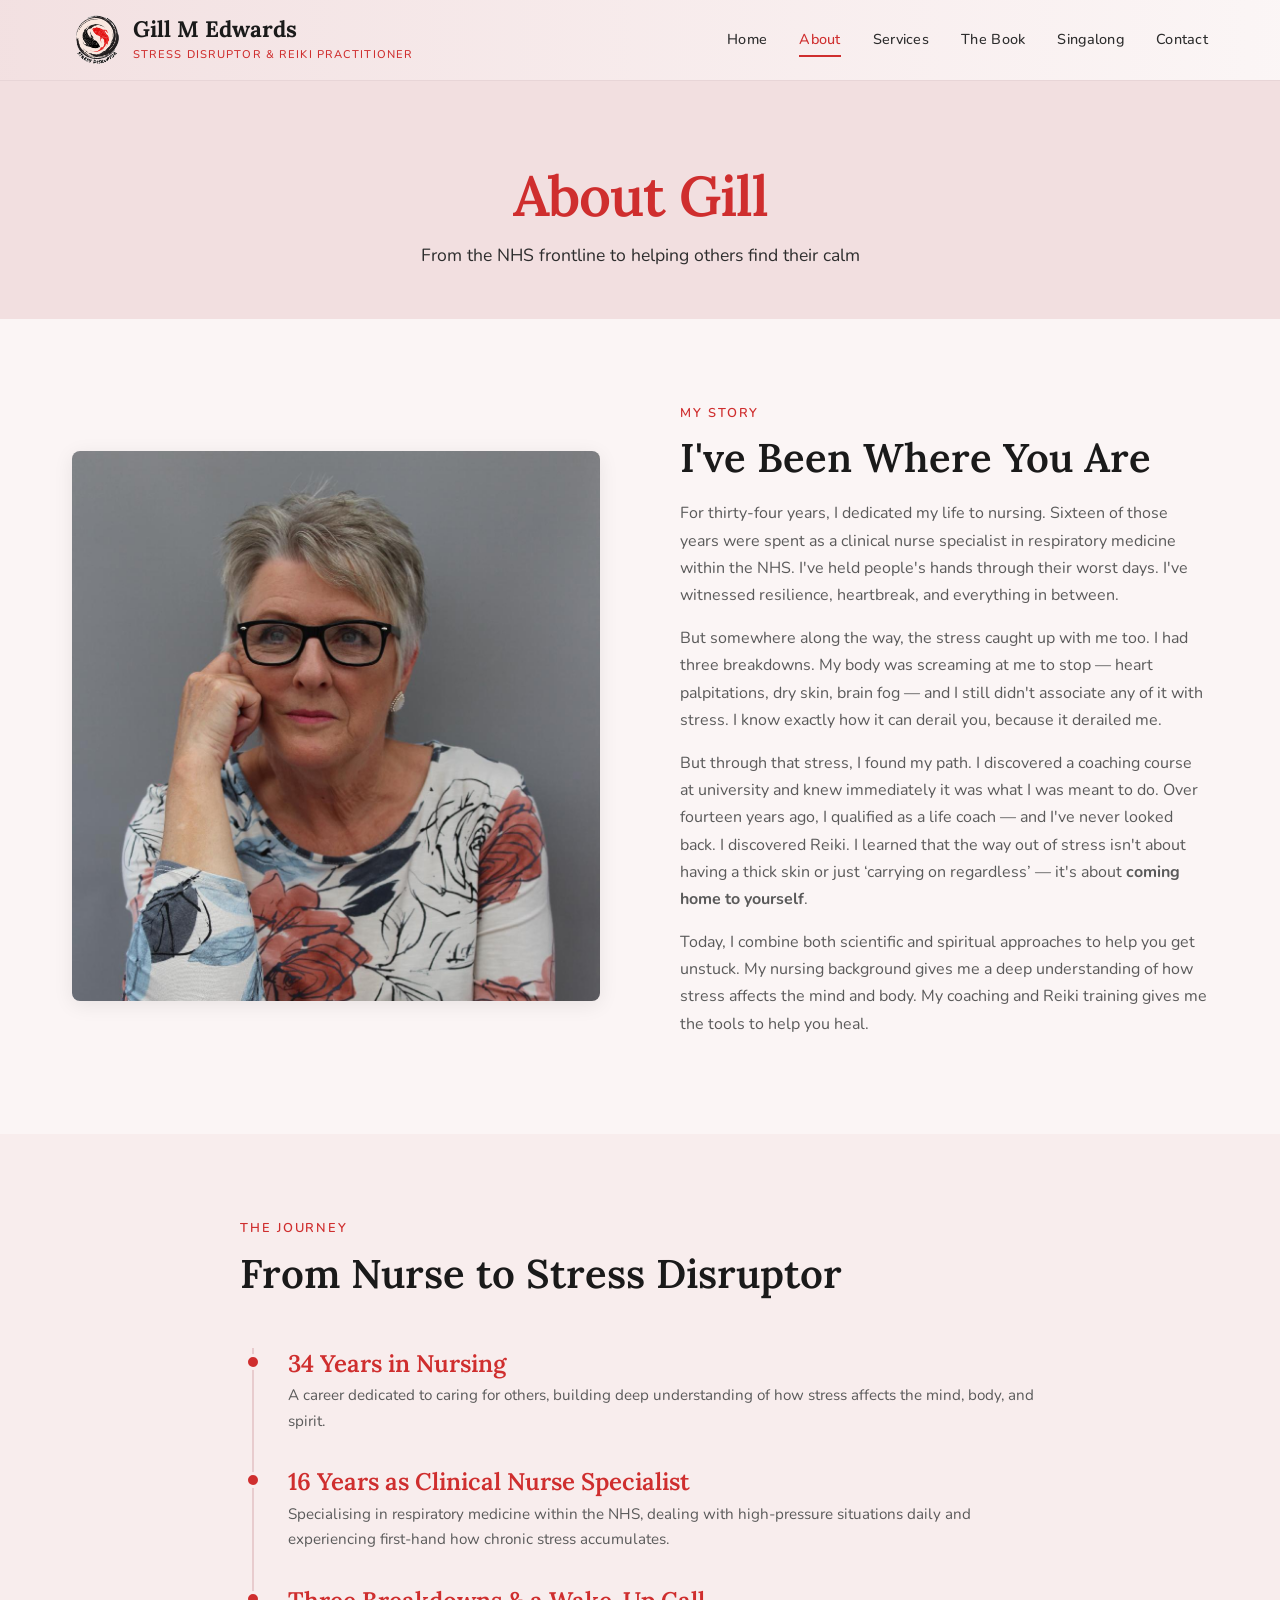
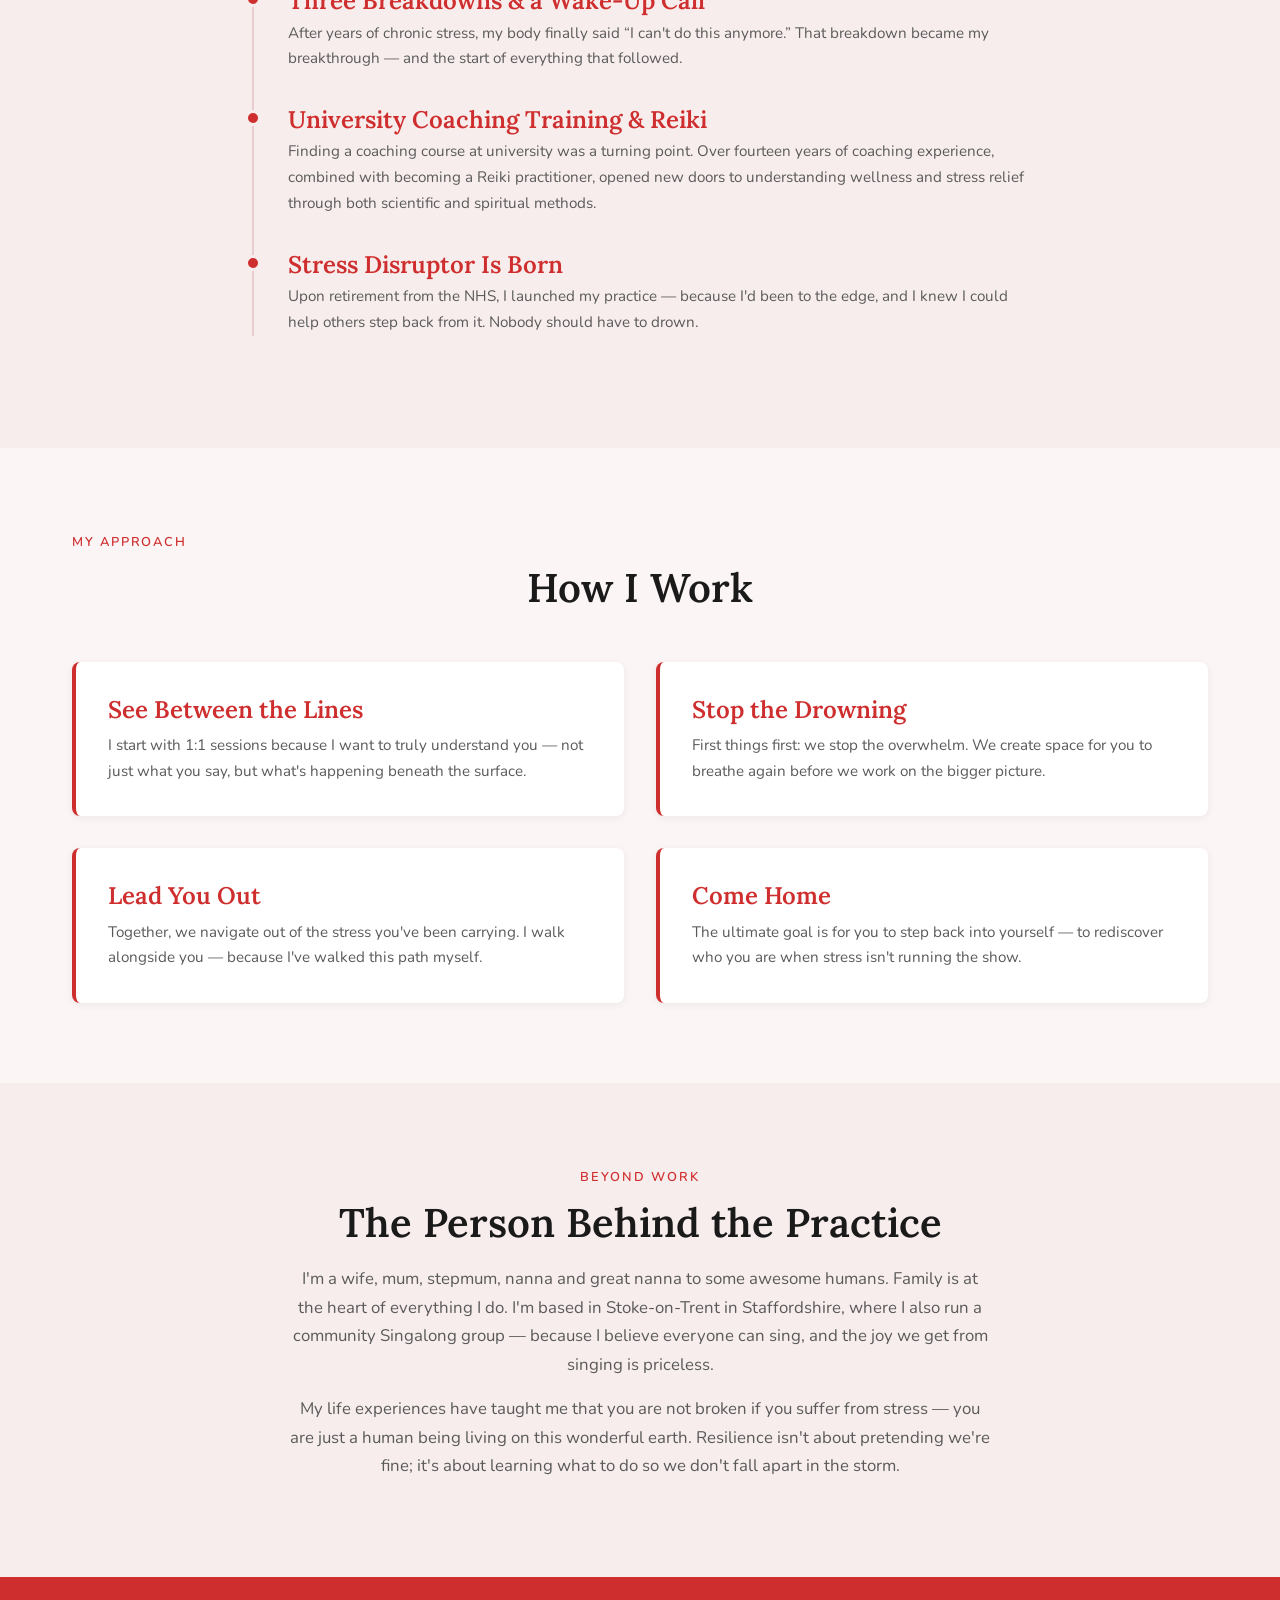
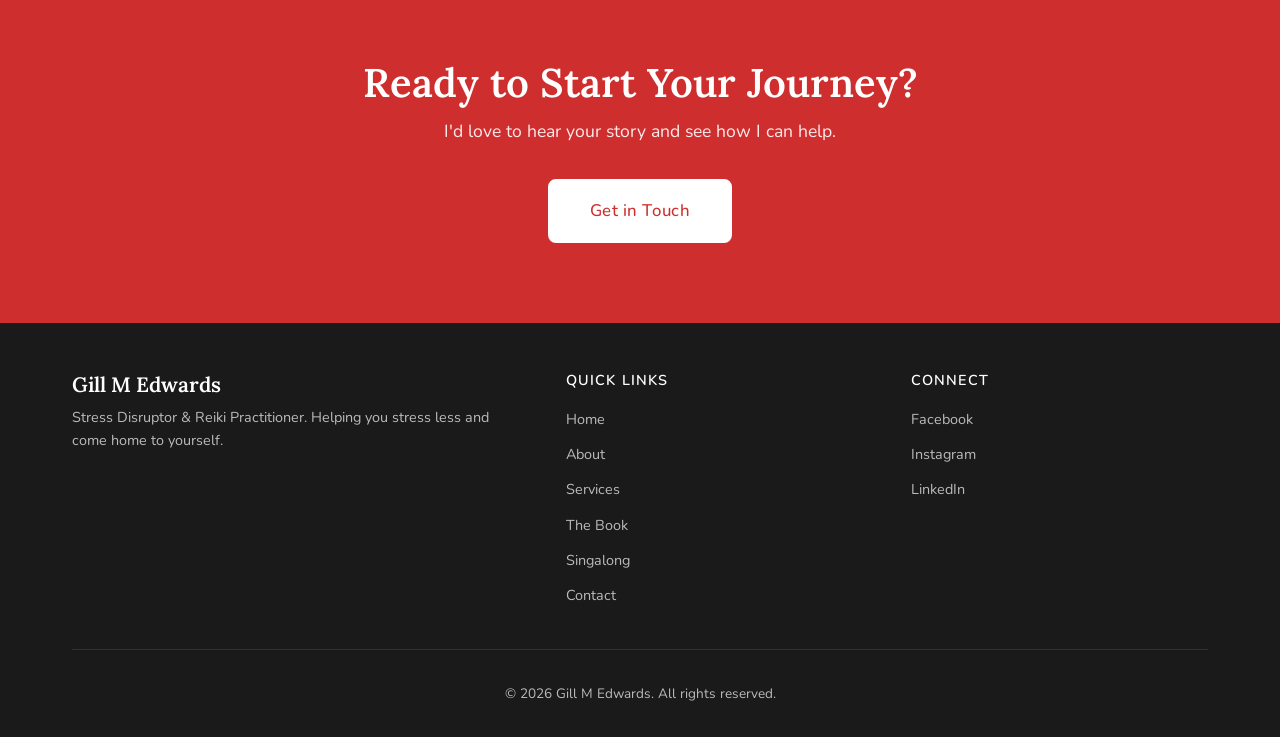
==== commit 37773e70: "Try alternative fonts: Lora + Nunito (for preview comparison) Swap Playfair Display -> Lora (heading" ====
--- a/about.html
+++ b/about.html
@@ -8,7 +8,7 @@
     <link rel="stylesheet" href="css/style.css">
     <link rel="preconnect" href="https://fonts.googleapis.com">
     <link rel="preconnect" href="https://fonts.gstatic.com" crossorigin>
-    <link href="https://fonts.googleapis.com/css2?family=Playfair+Display:wght@400;600;700&family=Raleway:wght@300;400;500;600&display=swap" rel="stylesheet">
+    <link href="https://fonts.googleapis.com/css2?family=Lora:wght@400;600;700&family=Nunito:wght@300;400;500;600&display=swap" rel="stylesheet">
 </head>
 <body>
     <div id="site-nav"></div>
--- a/css/style.css
+++ b/css/style.css
@@ -25,8 +25,8 @@
     /* Warm accent (softer complement) */
     --color-accent: #D4956A;
     /* Fonts - clean and impactful like the book */
-    --font-heading: 'Playfair Display', Georgia, 'Times New Roman', serif;
-    --font-body: 'Raleway', 'Segoe UI', Tahoma, sans-serif;
+    --font-heading: 'Lora', Georgia, 'Times New Roman', serif;
+    --font-body: 'Nunito', 'Segoe UI', Tahoma, sans-serif;
     /* Layout */
     --max-width: 1200px;
     --spacing-xs: 0.5rem;
